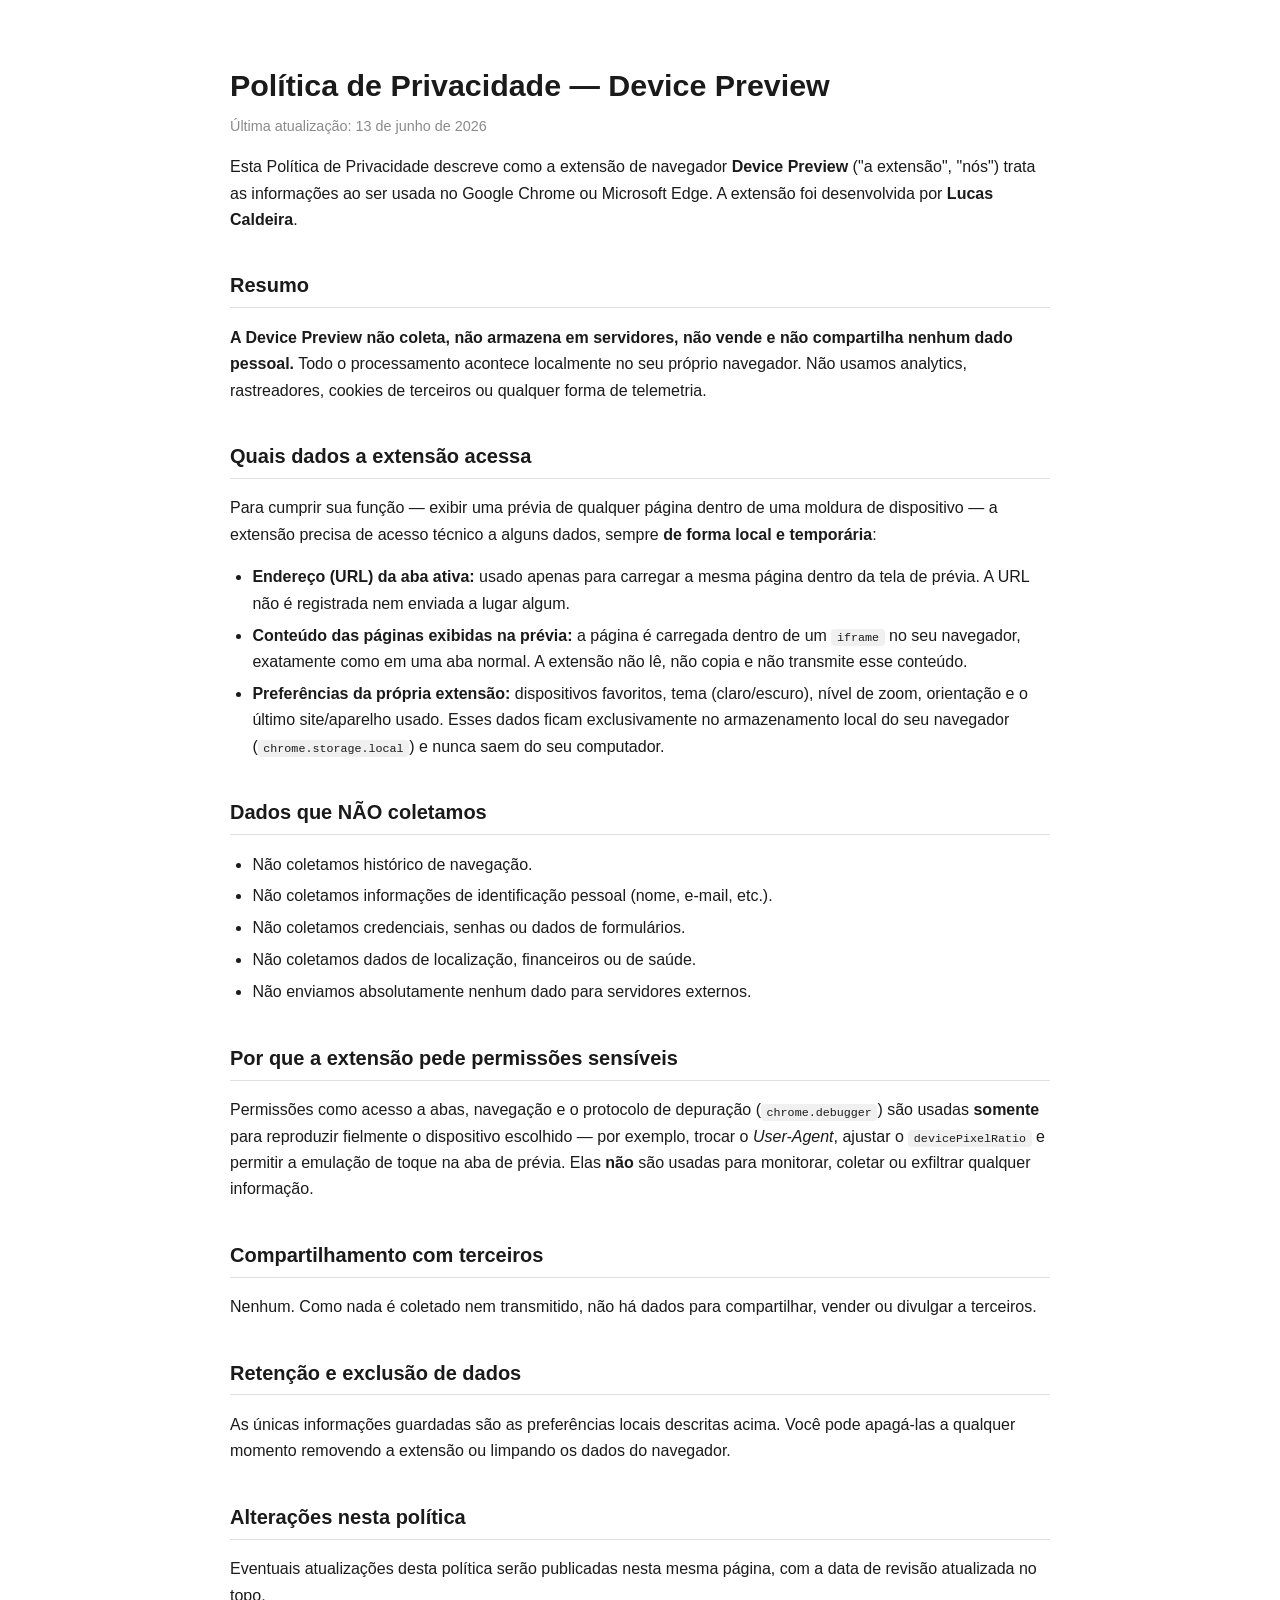
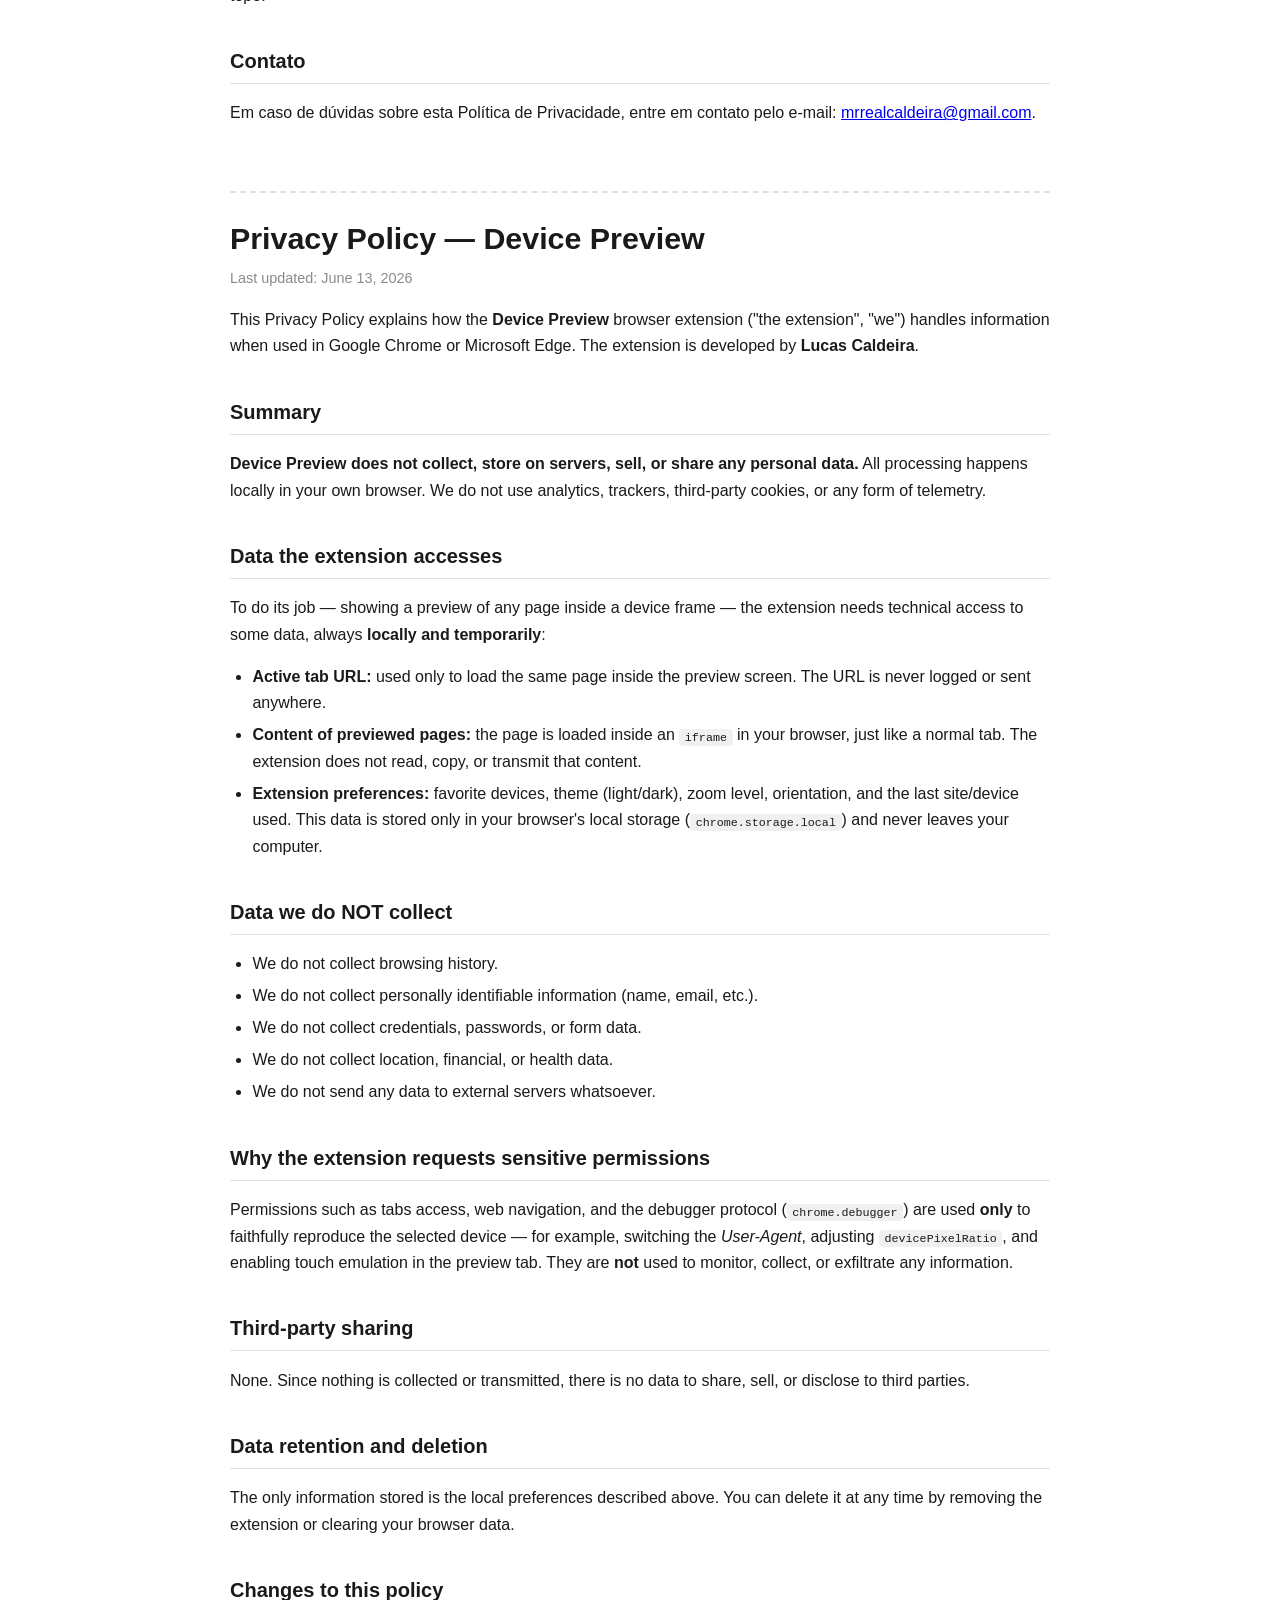
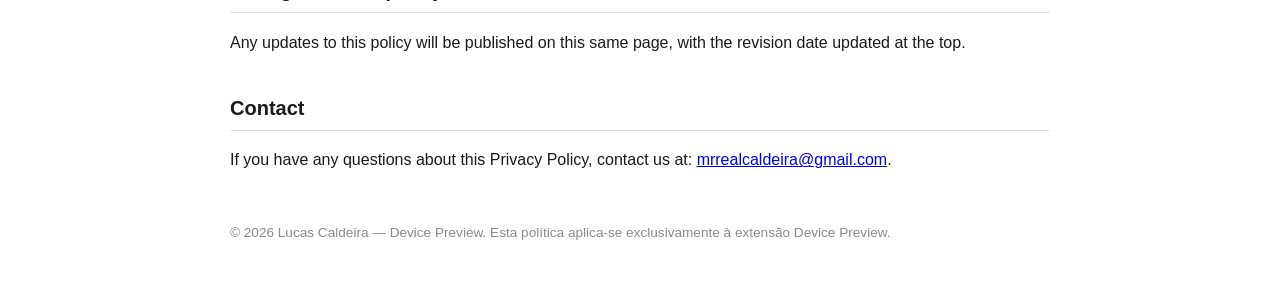
==== privacy-policy.html @ 0037b77a "Adiciona Política de Privacidade para a Chrome Web Store Cria privacy-policy.html (bilíngue PT/EN) p" ====
<!DOCTYPE html>
<html lang="pt-BR">
<head>
  <meta charset="UTF-8" />
  <meta name="viewport" content="width=device-width, initial-scale=1.0" />
  <title>Política de Privacidade — Device Preview</title>
  <meta name="description" content="Política de Privacidade da extensão Device Preview para Chrome/Edge." />
  <style>
    :root { color-scheme: light dark; }
    body {
      font-family: -apple-system, BlinkMacSystemFont, "Segoe UI", Roboto, Helvetica, Arial, sans-serif;
      line-height: 1.65;
      max-width: 820px;
      margin: 0 auto;
      padding: 2.5rem 1.25rem 4rem;
      color: #1a1a1a;
      background: #fff;
    }
    @media (prefers-color-scheme: dark) {
      body { color: #e6e6e6; background: #161616; }
      a { color: #6ea8fe; }
      code { background: #2a2a2a; }
    }
    h1 { font-size: 1.9rem; margin-bottom: .25rem; }
    h2 { font-size: 1.25rem; margin-top: 2.25rem; border-bottom: 1px solid #8884; padding-bottom: .3rem; }
    .meta { color: #8a8a8a; font-size: .9rem; margin-top: 0; }
    code { background: #f0f0f0; padding: .1rem .35rem; border-radius: 4px; font-size: .9em; }
    ul { padding-left: 1.4rem; }
    li { margin: .35rem 0; }
    .lang-sep { margin-top: 4rem; border: 0; border-top: 2px dashed #8884; }
    footer { margin-top: 3rem; font-size: .85rem; color: #8a8a8a; }
  </style>
</head>
<body>

  <h1>Política de Privacidade — Device Preview</h1>
  <p class="meta">Última atualização: 13 de junho de 2026</p>

  <p>
    Esta Política de Privacidade descreve como a extensão de navegador
    <strong>Device Preview</strong> ("a extensão", "nós") trata as informações ao
    ser usada no Google Chrome ou Microsoft Edge. A extensão foi desenvolvida por
    <strong>Lucas Caldeira</strong>.
  </p>

  <h2>Resumo</h2>
  <p>
    <strong>A Device Preview não coleta, não armazena em servidores, não vende e
    não compartilha nenhum dado pessoal.</strong> Todo o processamento acontece
    localmente no seu próprio navegador. Não usamos analytics, rastreadores,
    cookies de terceiros ou qualquer forma de telemetria.
  </p>

  <h2>Quais dados a extensão acessa</h2>
  <p>
    Para cumprir sua função — exibir uma prévia de qualquer página dentro de uma
    moldura de dispositivo — a extensão precisa de acesso técnico a alguns dados,
    sempre <strong>de forma local e temporária</strong>:
  </p>
  <ul>
    <li>
      <strong>Endereço (URL) da aba ativa:</strong> usado apenas para carregar a
      mesma página dentro da tela de prévia. A URL não é registrada nem enviada a
      lugar algum.
    </li>
    <li>
      <strong>Conteúdo das páginas exibidas na prévia:</strong> a página é
      carregada dentro de um <code>iframe</code> no seu navegador, exatamente como
      em uma aba normal. A extensão não lê, não copia e não transmite esse
      conteúdo.
    </li>
    <li>
      <strong>Preferências da própria extensão:</strong> dispositivos favoritos,
      tema (claro/escuro), nível de zoom, orientação e o último site/aparelho
      usado. Esses dados ficam exclusivamente no armazenamento local do seu
      navegador (<code>chrome.storage.local</code>) e nunca saem do seu
      computador.
    </li>
  </ul>

  <h2>Dados que NÃO coletamos</h2>
  <ul>
    <li>Não coletamos histórico de navegação.</li>
    <li>Não coletamos informações de identificação pessoal (nome, e-mail, etc.).</li>
    <li>Não coletamos credenciais, senhas ou dados de formulários.</li>
    <li>Não coletamos dados de localização, financeiros ou de saúde.</li>
    <li>Não enviamos absolutamente nenhum dado para servidores externos.</li>
  </ul>

  <h2>Por que a extensão pede permissões sensíveis</h2>
  <p>
    Permissões como acesso a abas, navegação e o protocolo de depuração
    (<code>chrome.debugger</code>) são usadas <strong>somente</strong> para
    reproduzir fielmente o dispositivo escolhido — por exemplo, trocar o
    <em>User-Agent</em>, ajustar o <code>devicePixelRatio</code> e permitir a
    emulação de toque na aba de prévia. Elas <strong>não</strong> são usadas para
    monitorar, coletar ou exfiltrar qualquer informação.
  </p>

  <h2>Compartilhamento com terceiros</h2>
  <p>
    Nenhum. Como nada é coletado nem transmitido, não há dados para compartilhar,
    vender ou divulgar a terceiros.
  </p>

  <h2>Retenção e exclusão de dados</h2>
  <p>
    As únicas informações guardadas são as preferências locais descritas acima.
    Você pode apagá-las a qualquer momento removendo a extensão ou limpando os
    dados do navegador.
  </p>

  <h2>Alterações nesta política</h2>
  <p>
    Eventuais atualizações desta política serão publicadas nesta mesma página,
    com a data de revisão atualizada no topo.
  </p>

  <h2>Contato</h2>
  <p>
    Em caso de dúvidas sobre esta Política de Privacidade, entre em contato pelo
    e-mail: <a href="mailto:mrrealcaldeira@gmail.com">mrrealcaldeira@gmail.com</a>.
  </p>

  <hr class="lang-sep" />

  <h1>Privacy Policy — Device Preview</h1>
  <p class="meta">Last updated: June 13, 2026</p>

  <p>
    This Privacy Policy explains how the <strong>Device Preview</strong> browser
    extension ("the extension", "we") handles information when used in Google
    Chrome or Microsoft Edge. The extension is developed by
    <strong>Lucas Caldeira</strong>.
  </p>

  <h2>Summary</h2>
  <p>
    <strong>Device Preview does not collect, store on servers, sell, or share any
    personal data.</strong> All processing happens locally in your own browser. We
    do not use analytics, trackers, third-party cookies, or any form of telemetry.
  </p>

  <h2>Data the extension accesses</h2>
  <p>
    To do its job — showing a preview of any page inside a device frame — the
    extension needs technical access to some data, always
    <strong>locally and temporarily</strong>:
  </p>
  <ul>
    <li>
      <strong>Active tab URL:</strong> used only to load the same page inside the
      preview screen. The URL is never logged or sent anywhere.
    </li>
    <li>
      <strong>Content of previewed pages:</strong> the page is loaded inside an
      <code>iframe</code> in your browser, just like a normal tab. The extension
      does not read, copy, or transmit that content.
    </li>
    <li>
      <strong>Extension preferences:</strong> favorite devices, theme
      (light/dark), zoom level, orientation, and the last site/device used. This
      data is stored only in your browser's local storage
      (<code>chrome.storage.local</code>) and never leaves your computer.
    </li>
  </ul>

  <h2>Data we do NOT collect</h2>
  <ul>
    <li>We do not collect browsing history.</li>
    <li>We do not collect personally identifiable information (name, email, etc.).</li>
    <li>We do not collect credentials, passwords, or form data.</li>
    <li>We do not collect location, financial, or health data.</li>
    <li>We do not send any data to external servers whatsoever.</li>
  </ul>

  <h2>Why the extension requests sensitive permissions</h2>
  <p>
    Permissions such as tabs access, web navigation, and the debugger protocol
    (<code>chrome.debugger</code>) are used <strong>only</strong> to faithfully
    reproduce the selected device — for example, switching the
    <em>User-Agent</em>, adjusting <code>devicePixelRatio</code>, and enabling
    touch emulation in the preview tab. They are <strong>not</strong> used to
    monitor, collect, or exfiltrate any information.
  </p>

  <h2>Third-party sharing</h2>
  <p>
    None. Since nothing is collected or transmitted, there is no data to share,
    sell, or disclose to third parties.
  </p>

  <h2>Data retention and deletion</h2>
  <p>
    The only information stored is the local preferences described above. You can
    delete it at any time by removing the extension or clearing your browser data.
  </p>

  <h2>Changes to this policy</h2>
  <p>
    Any updates to this policy will be published on this same page, with the
    revision date updated at the top.
  </p>

  <h2>Contact</h2>
  <p>
    If you have any questions about this Privacy Policy, contact us at:
    <a href="mailto:mrrealcaldeira@gmail.com">mrrealcaldeira@gmail.com</a>.
  </p>

  <footer>
    © 2026 Lucas Caldeira — Device Preview. Esta política aplica-se exclusivamente
    à extensão Device Preview.
  </footer>

</body>
</html>
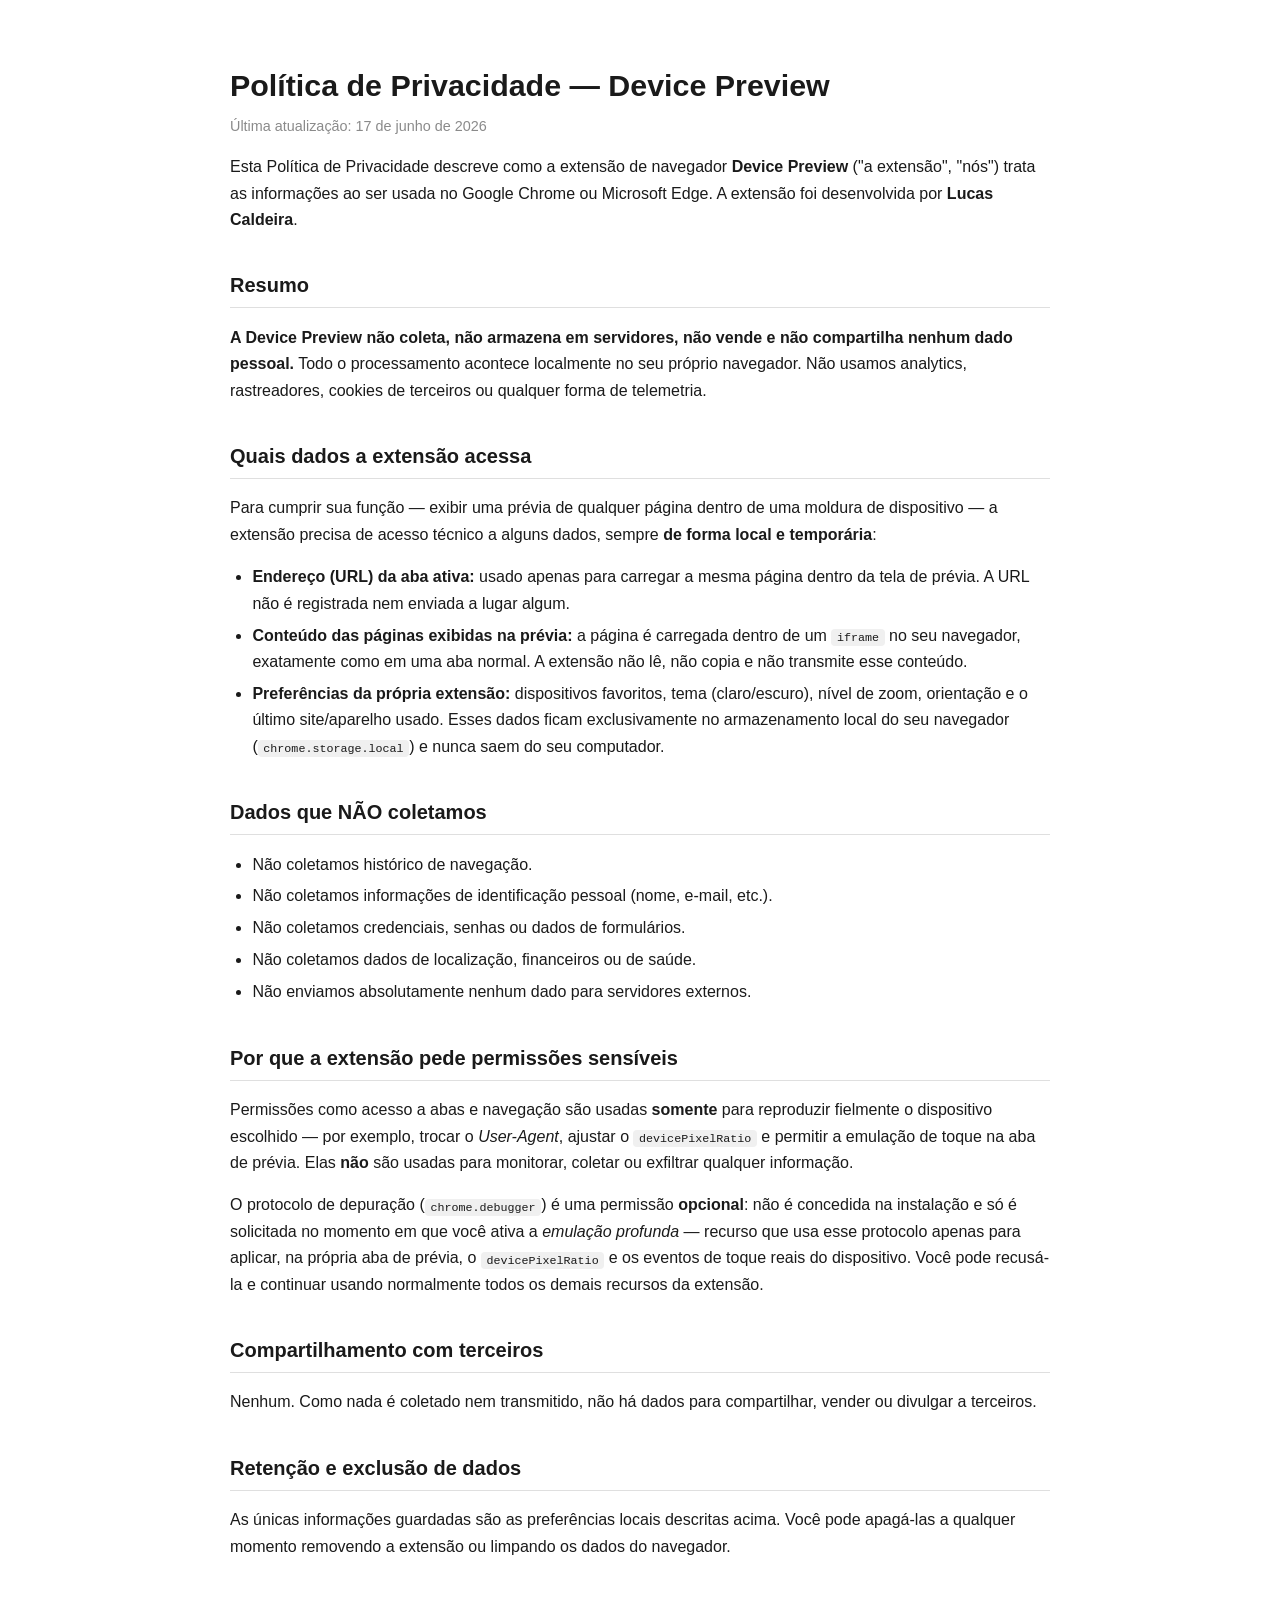
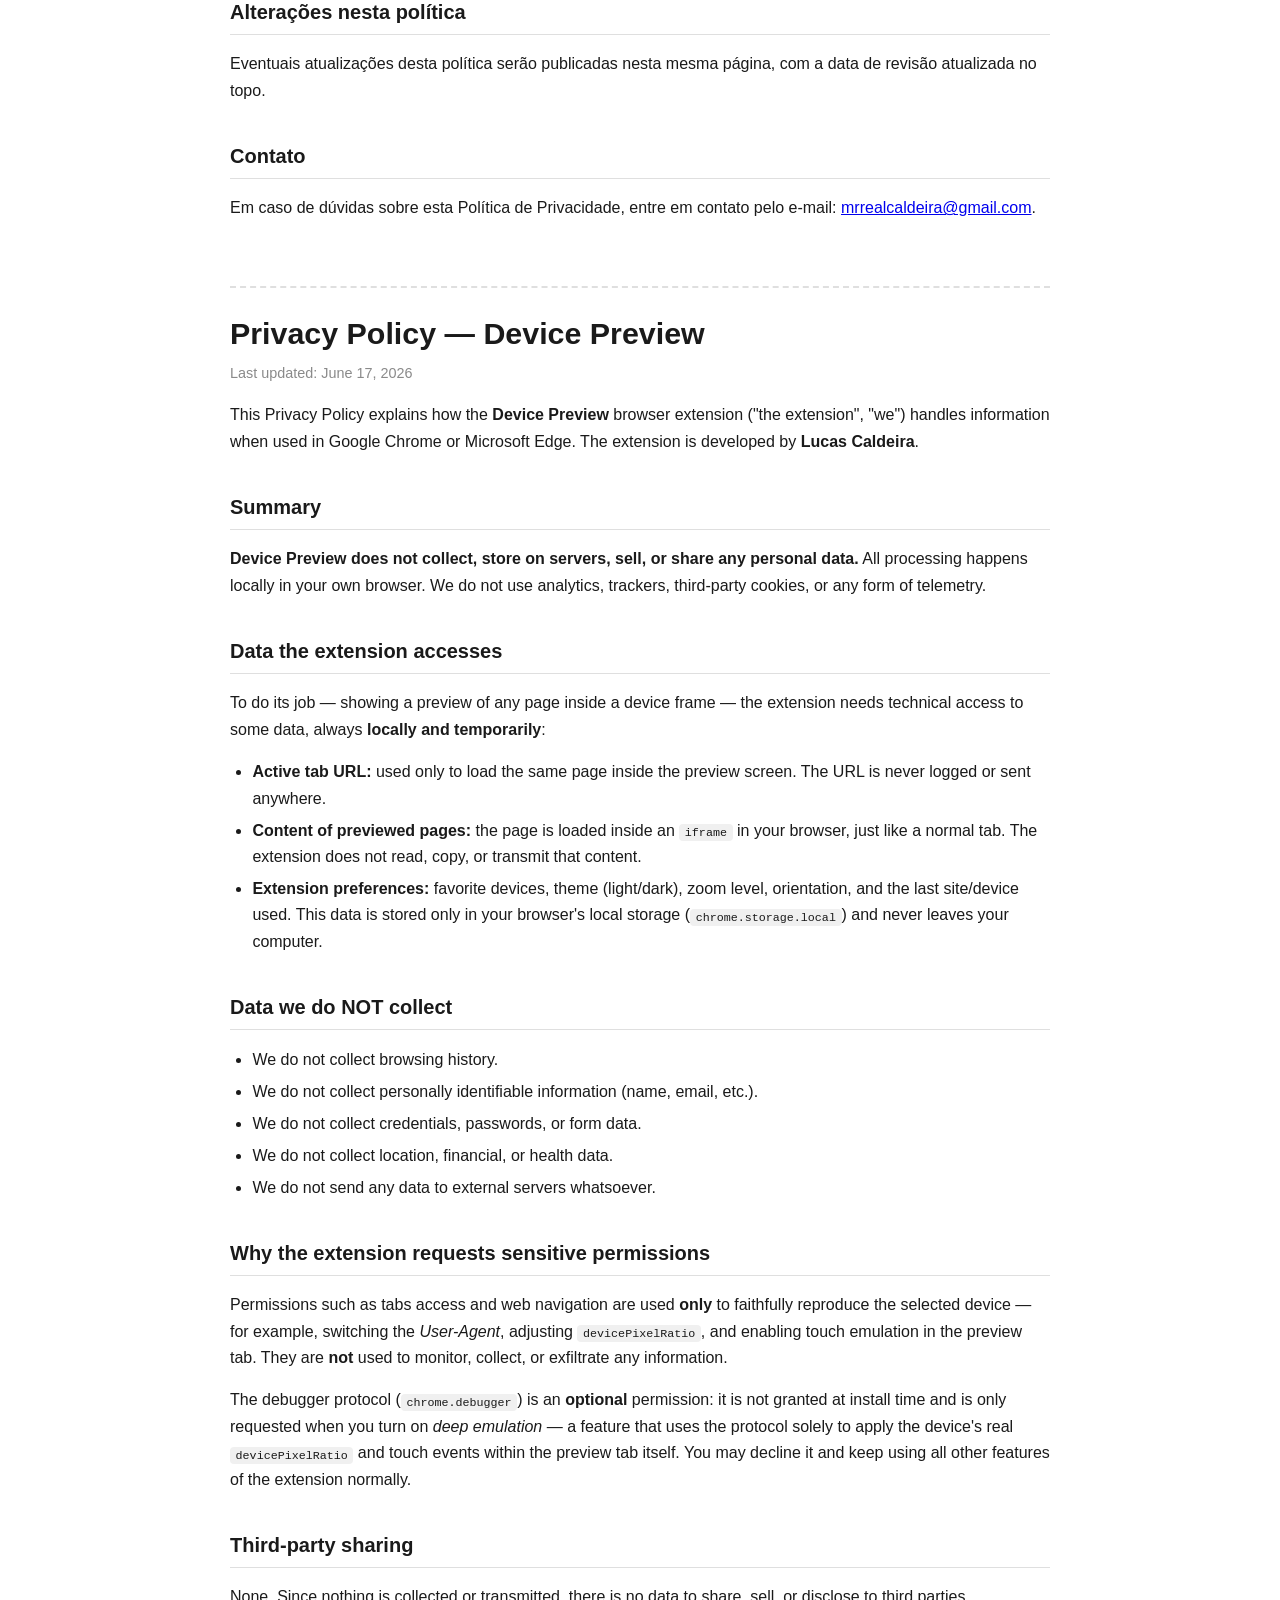
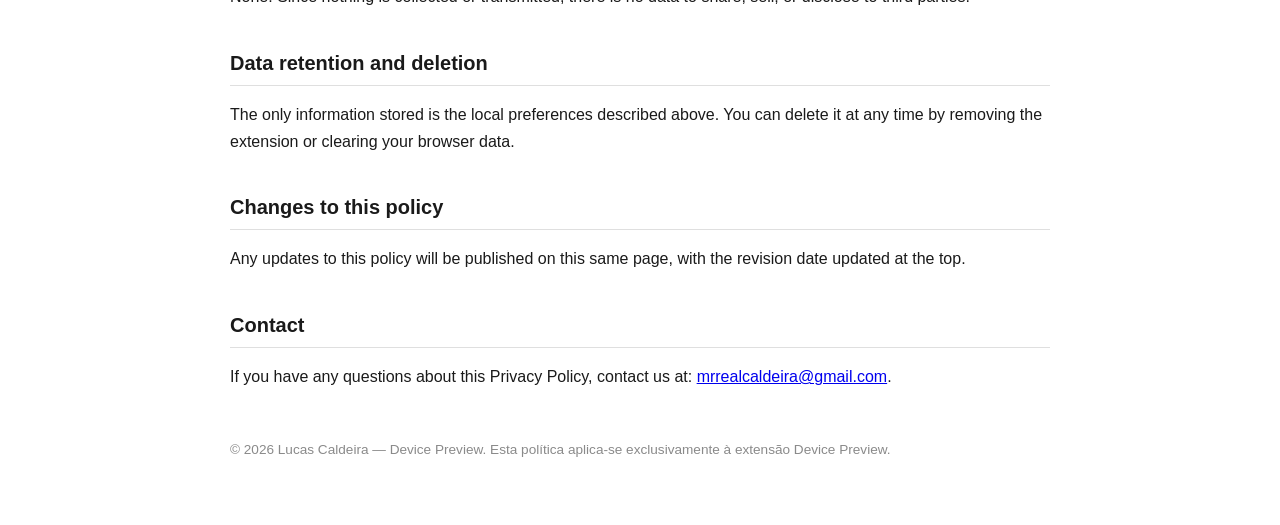
==== commit aea63050: "feat: torna debugger uma permissao opcional para a emulacao profunda - Move a permissao debugger de " ====
--- a/privacy-policy.html
+++ b/privacy-policy.html
@@ -34,7 +34,7 @@
 <body>
 
   <h1>Política de Privacidade — Device Preview</h1>
-  <p class="meta">Última atualização: 13 de junho de 2026</p>
+  <p class="meta">Última atualização: 17 de junho de 2026</p>
 
   <p>
     Esta Política de Privacidade descreve como a extensão de navegador
@@ -89,13 +89,21 @@
 
   <h2>Por que a extensão pede permissões sensíveis</h2>
   <p>
-    Permissões como acesso a abas, navegação e o protocolo de depuração
-    (<code>chrome.debugger</code>) são usadas <strong>somente</strong> para
-    reproduzir fielmente o dispositivo escolhido — por exemplo, trocar o
+    Permissões como acesso a abas e navegação são usadas <strong>somente</strong>
+    para reproduzir fielmente o dispositivo escolhido — por exemplo, trocar o
     <em>User-Agent</em>, ajustar o <code>devicePixelRatio</code> e permitir a
     emulação de toque na aba de prévia. Elas <strong>não</strong> são usadas para
     monitorar, coletar ou exfiltrar qualquer informação.
   </p>
+  <p>
+    O protocolo de depuração (<code>chrome.debugger</code>) é uma permissão
+    <strong>opcional</strong>: não é concedida na instalação e só é solicitada no
+    momento em que você ativa a <em>emulação profunda</em> — recurso que usa esse
+    protocolo apenas para aplicar, na própria aba de prévia, o
+    <code>devicePixelRatio</code> e os eventos de toque reais do dispositivo. Você
+    pode recusá-la e continuar usando normalmente todos os demais recursos da
+    extensão.
+  </p>
 
   <h2>Compartilhamento com terceiros</h2>
   <p>
@@ -125,7 +133,7 @@
   <hr class="lang-sep" />
 
   <h1>Privacy Policy — Device Preview</h1>
-  <p class="meta">Last updated: June 13, 2026</p>
+  <p class="meta">Last updated: June 17, 2026</p>
 
   <p>
     This Privacy Policy explains how the <strong>Device Preview</strong> browser
@@ -176,12 +184,20 @@
 
   <h2>Why the extension requests sensitive permissions</h2>
   <p>
-    Permissions such as tabs access, web navigation, and the debugger protocol
-    (<code>chrome.debugger</code>) are used <strong>only</strong> to faithfully
-    reproduce the selected device — for example, switching the
-    <em>User-Agent</em>, adjusting <code>devicePixelRatio</code>, and enabling
-    touch emulation in the preview tab. They are <strong>not</strong> used to
-    monitor, collect, or exfiltrate any information.
+    Permissions such as tabs access and web navigation are used
+    <strong>only</strong> to faithfully reproduce the selected device — for
+    example, switching the <em>User-Agent</em>, adjusting
+    <code>devicePixelRatio</code>, and enabling touch emulation in the preview tab.
+    They are <strong>not</strong> used to monitor, collect, or exfiltrate any
+    information.
+  </p>
+  <p>
+    The debugger protocol (<code>chrome.debugger</code>) is an
+    <strong>optional</strong> permission: it is not granted at install time and is
+    only requested when you turn on <em>deep emulation</em> — a feature that uses
+    the protocol solely to apply the device's real <code>devicePixelRatio</code>
+    and touch events within the preview tab itself. You may decline it and keep
+    using all other features of the extension normally.
   </p>
 
   <h2>Third-party sharing</h2>
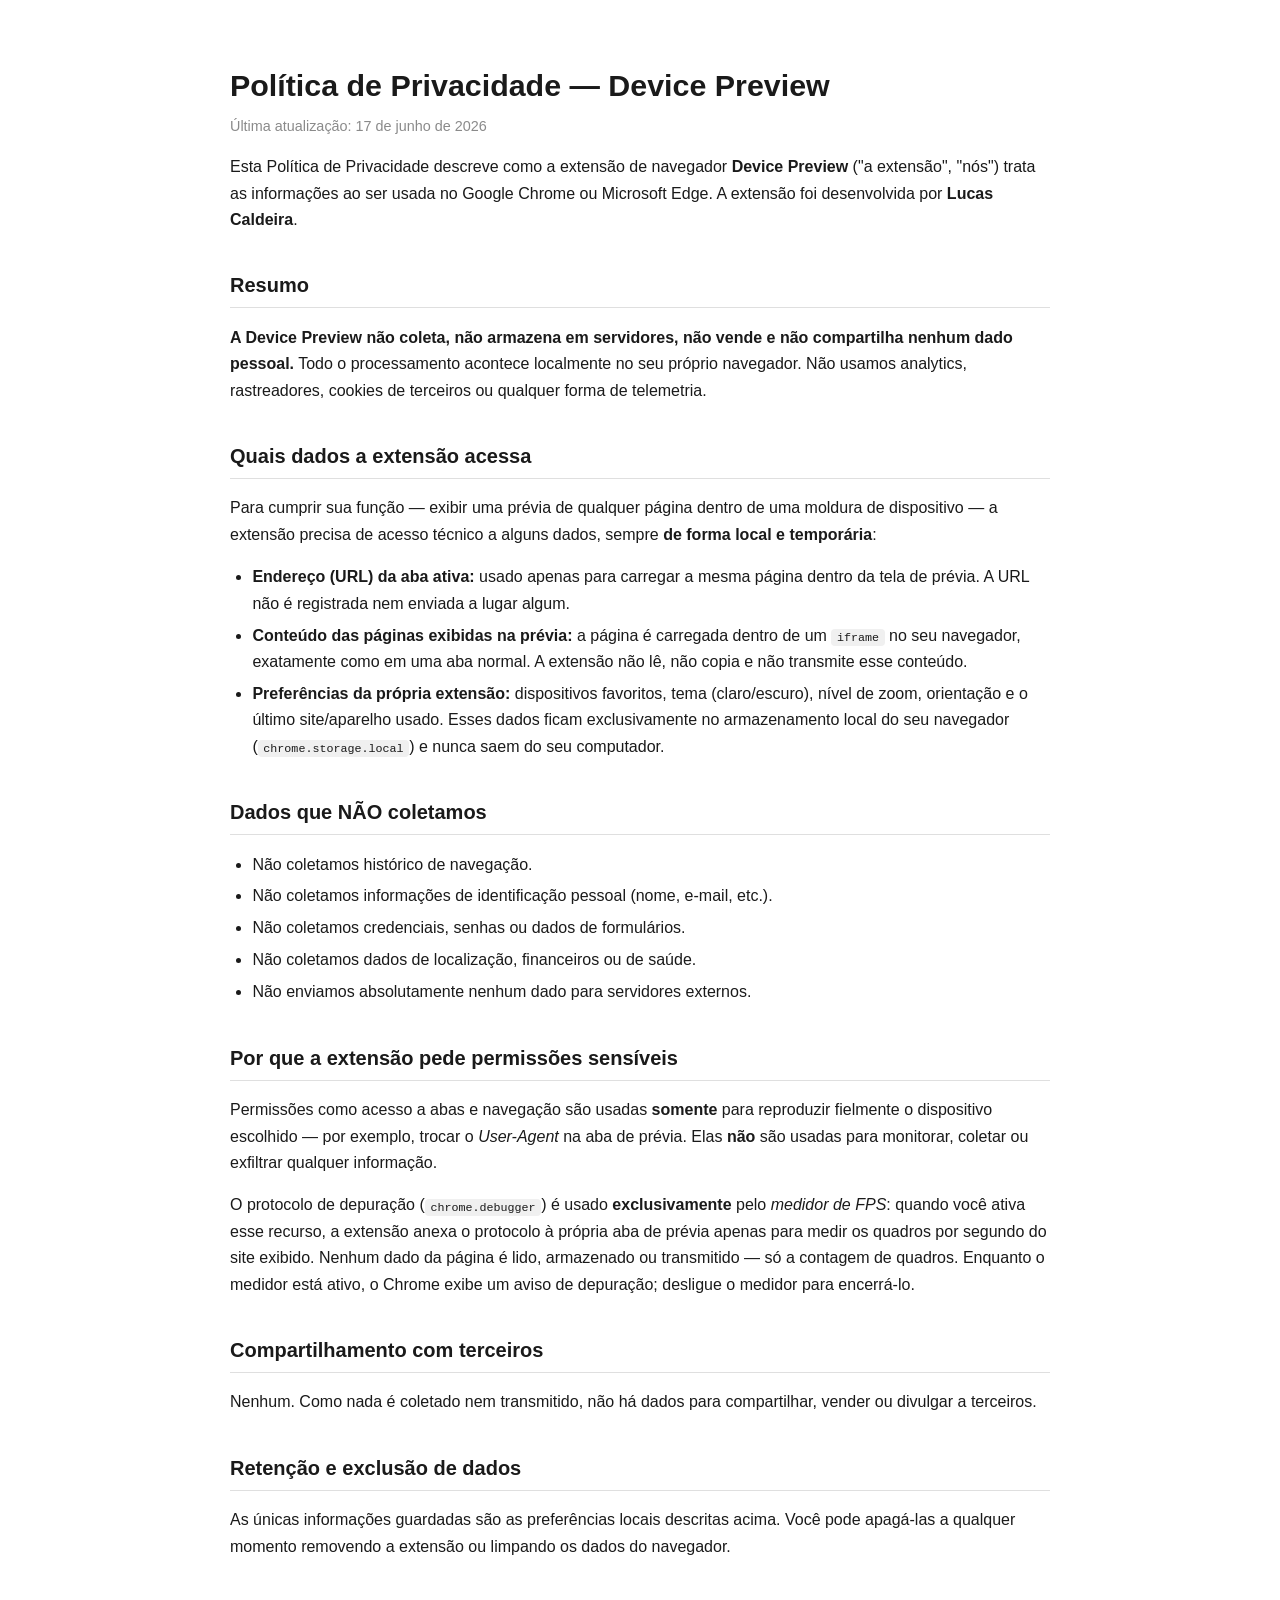
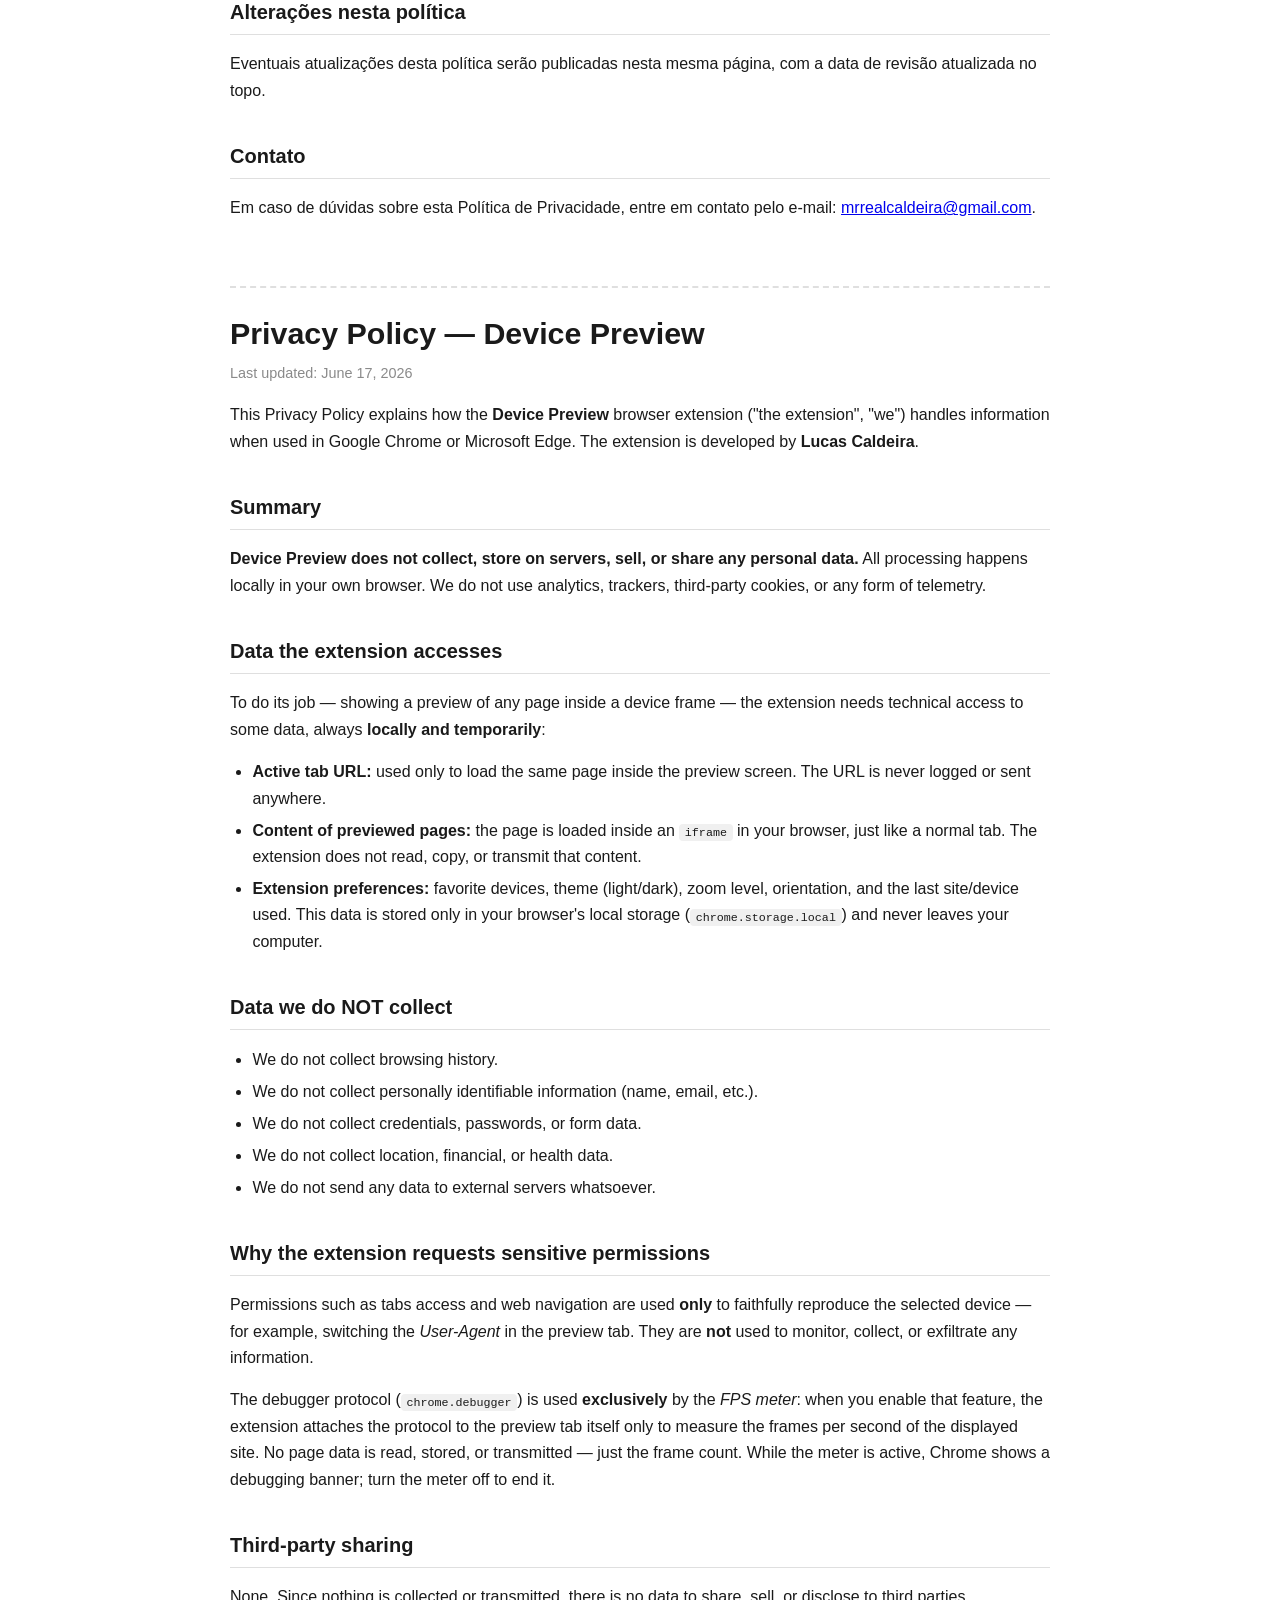
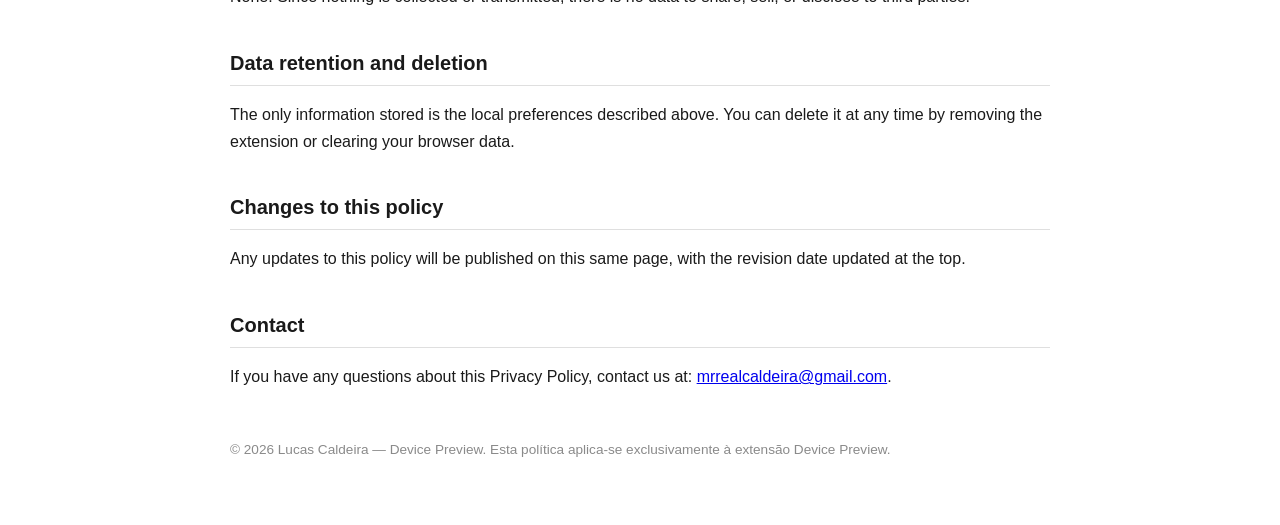
==== commit 580d14c2: "feat: substitui emulação profunda por medidor de FPS Troca o recurso de emulação profunda (UA/DPR/to" ====
--- a/privacy-policy.html
+++ b/privacy-policy.html
@@ -91,18 +91,16 @@
   <p>
     Permissões como acesso a abas e navegação são usadas <strong>somente</strong>
     para reproduzir fielmente o dispositivo escolhido — por exemplo, trocar o
-    <em>User-Agent</em>, ajustar o <code>devicePixelRatio</code> e permitir a
-    emulação de toque na aba de prévia. Elas <strong>não</strong> são usadas para
+    <em>User-Agent</em> na aba de prévia. Elas <strong>não</strong> são usadas para
     monitorar, coletar ou exfiltrar qualquer informação.
   </p>
   <p>
-    O protocolo de depuração (<code>chrome.debugger</code>) é uma permissão
-    <strong>opcional</strong>: não é concedida na instalação e só é solicitada no
-    momento em que você ativa a <em>emulação profunda</em> — recurso que usa esse
-    protocolo apenas para aplicar, na própria aba de prévia, o
-    <code>devicePixelRatio</code> e os eventos de toque reais do dispositivo. Você
-    pode recusá-la e continuar usando normalmente todos os demais recursos da
-    extensão.
+    O protocolo de depuração (<code>chrome.debugger</code>) é usado
+    <strong>exclusivamente</strong> pelo <em>medidor de FPS</em>: quando você ativa
+    esse recurso, a extensão anexa o protocolo à própria aba de prévia apenas para
+    medir os quadros por segundo do site exibido. Nenhum dado da página é lido,
+    armazenado ou transmitido — só a contagem de quadros. Enquanto o medidor está
+    ativo, o Chrome exibe um aviso de depuração; desligue o medidor para encerrá-lo.
   </p>
 
   <h2>Compartilhamento com terceiros</h2>
@@ -186,18 +184,16 @@
   <p>
     Permissions such as tabs access and web navigation are used
     <strong>only</strong> to faithfully reproduce the selected device — for
-    example, switching the <em>User-Agent</em>, adjusting
-    <code>devicePixelRatio</code>, and enabling touch emulation in the preview tab.
-    They are <strong>not</strong> used to monitor, collect, or exfiltrate any
-    information.
-  </p>
-  <p>
-    The debugger protocol (<code>chrome.debugger</code>) is an
-    <strong>optional</strong> permission: it is not granted at install time and is
-    only requested when you turn on <em>deep emulation</em> — a feature that uses
-    the protocol solely to apply the device's real <code>devicePixelRatio</code>
-    and touch events within the preview tab itself. You may decline it and keep
-    using all other features of the extension normally.
+    example, switching the <em>User-Agent</em> in the preview tab. They are
+    <strong>not</strong> used to monitor, collect, or exfiltrate any information.
+  </p>
+  <p>
+    The debugger protocol (<code>chrome.debugger</code>) is used
+    <strong>exclusively</strong> by the <em>FPS meter</em>: when you enable that
+    feature, the extension attaches the protocol to the preview tab itself only to
+    measure the frames per second of the displayed site. No page data is read,
+    stored, or transmitted — just the frame count. While the meter is active, Chrome
+    shows a debugging banner; turn the meter off to end it.
   </p>
 
   <h2>Third-party sharing</h2>
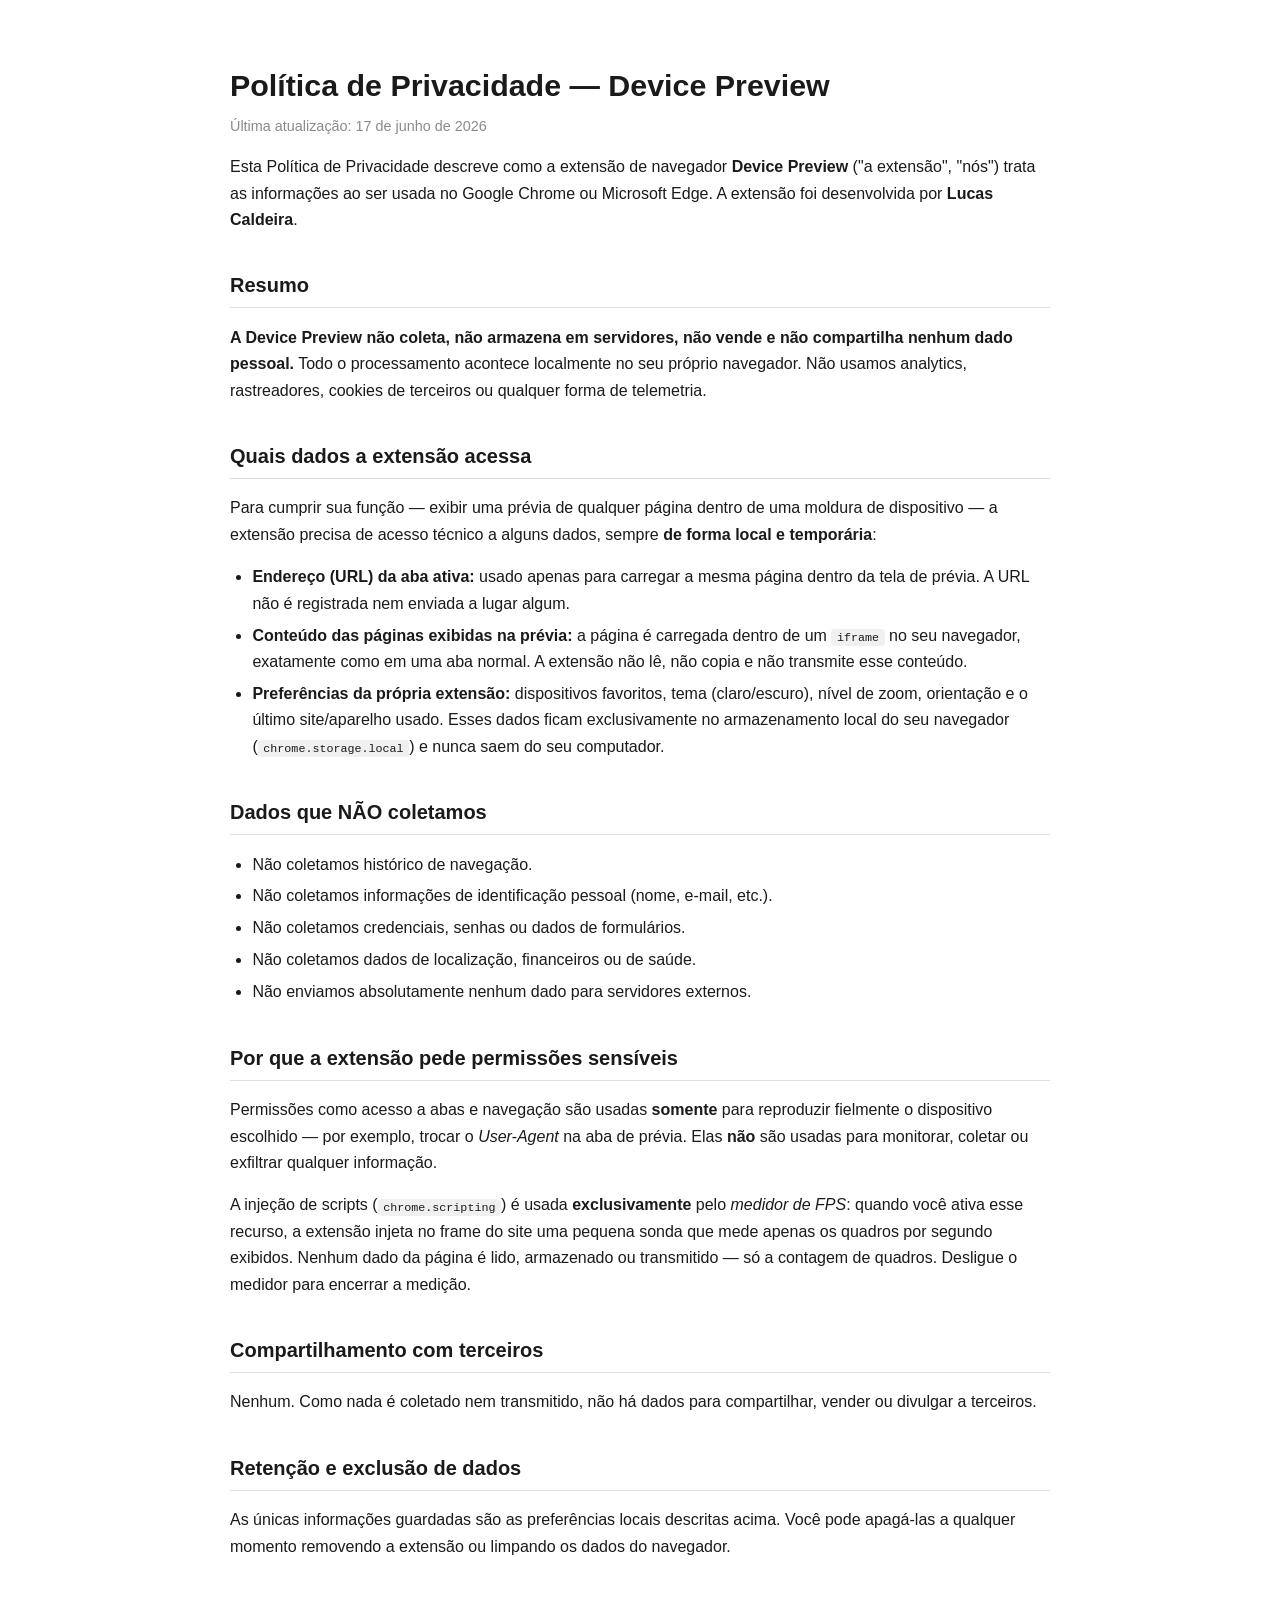
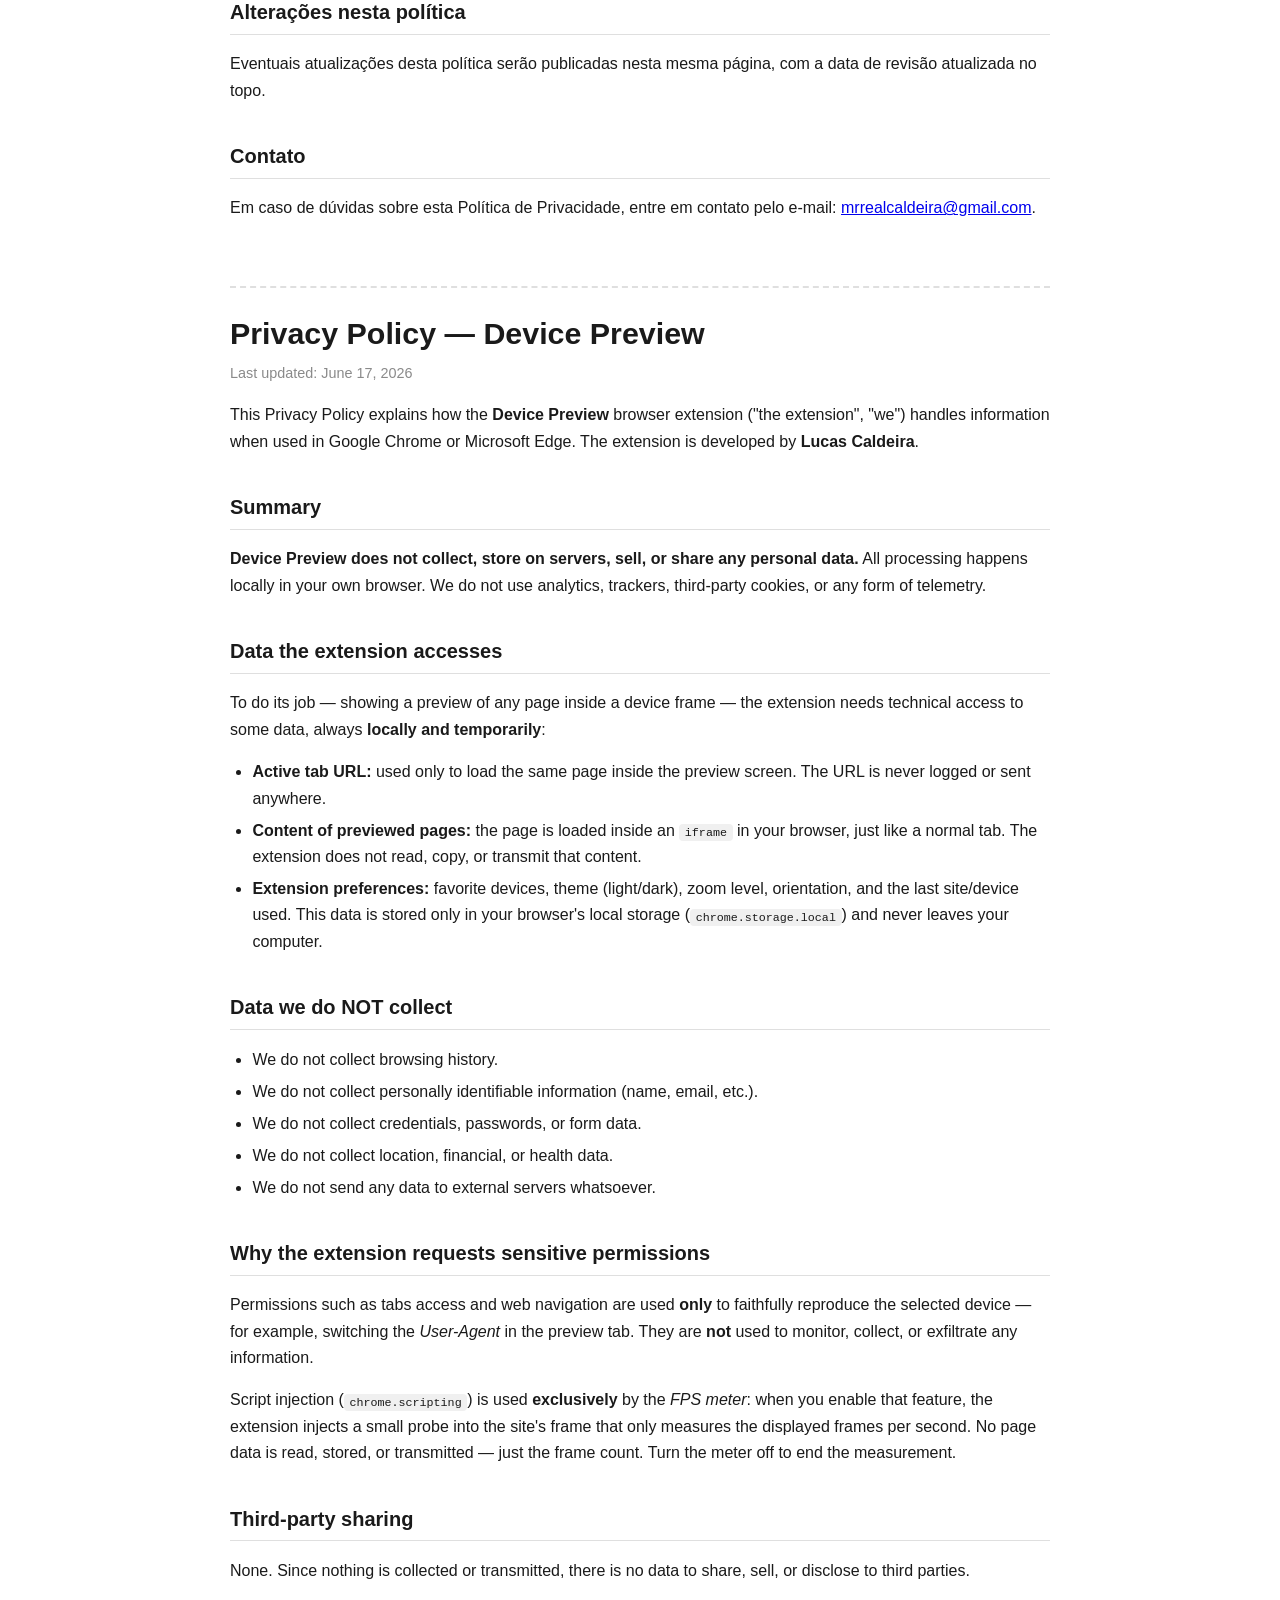
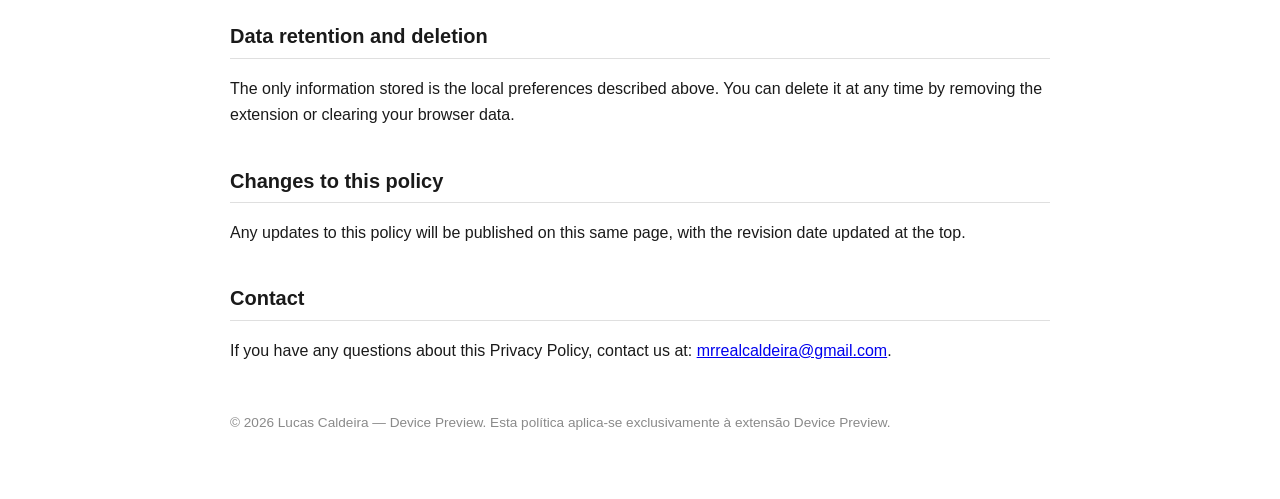
==== commit 63641570: "feat: migra medidor de FPS para chrome.scripting e corrige carregamento de localhost A abordagem ant" ====
--- a/privacy-policy.html
+++ b/privacy-policy.html
@@ -95,12 +95,12 @@
     monitorar, coletar ou exfiltrar qualquer informação.
   </p>
   <p>
-    O protocolo de depuração (<code>chrome.debugger</code>) é usado
+    A injeção de scripts (<code>chrome.scripting</code>) é usada
     <strong>exclusivamente</strong> pelo <em>medidor de FPS</em>: quando você ativa
-    esse recurso, a extensão anexa o protocolo à própria aba de prévia apenas para
-    medir os quadros por segundo do site exibido. Nenhum dado da página é lido,
-    armazenado ou transmitido — só a contagem de quadros. Enquanto o medidor está
-    ativo, o Chrome exibe um aviso de depuração; desligue o medidor para encerrá-lo.
+    esse recurso, a extensão injeta no frame do site uma pequena sonda que mede
+    apenas os quadros por segundo exibidos. Nenhum dado da página é lido,
+    armazenado ou transmitido — só a contagem de quadros. Desligue o medidor para
+    encerrar a medição.
   </p>
 
   <h2>Compartilhamento com terceiros</h2>
@@ -188,12 +188,11 @@
     <strong>not</strong> used to monitor, collect, or exfiltrate any information.
   </p>
   <p>
-    The debugger protocol (<code>chrome.debugger</code>) is used
+    Script injection (<code>chrome.scripting</code>) is used
     <strong>exclusively</strong> by the <em>FPS meter</em>: when you enable that
-    feature, the extension attaches the protocol to the preview tab itself only to
-    measure the frames per second of the displayed site. No page data is read,
-    stored, or transmitted — just the frame count. While the meter is active, Chrome
-    shows a debugging banner; turn the meter off to end it.
+    feature, the extension injects a small probe into the site's frame that only
+    measures the displayed frames per second. No page data is read, stored, or
+    transmitted — just the frame count. Turn the meter off to end the measurement.
   </p>
 
   <h2>Third-party sharing</h2>
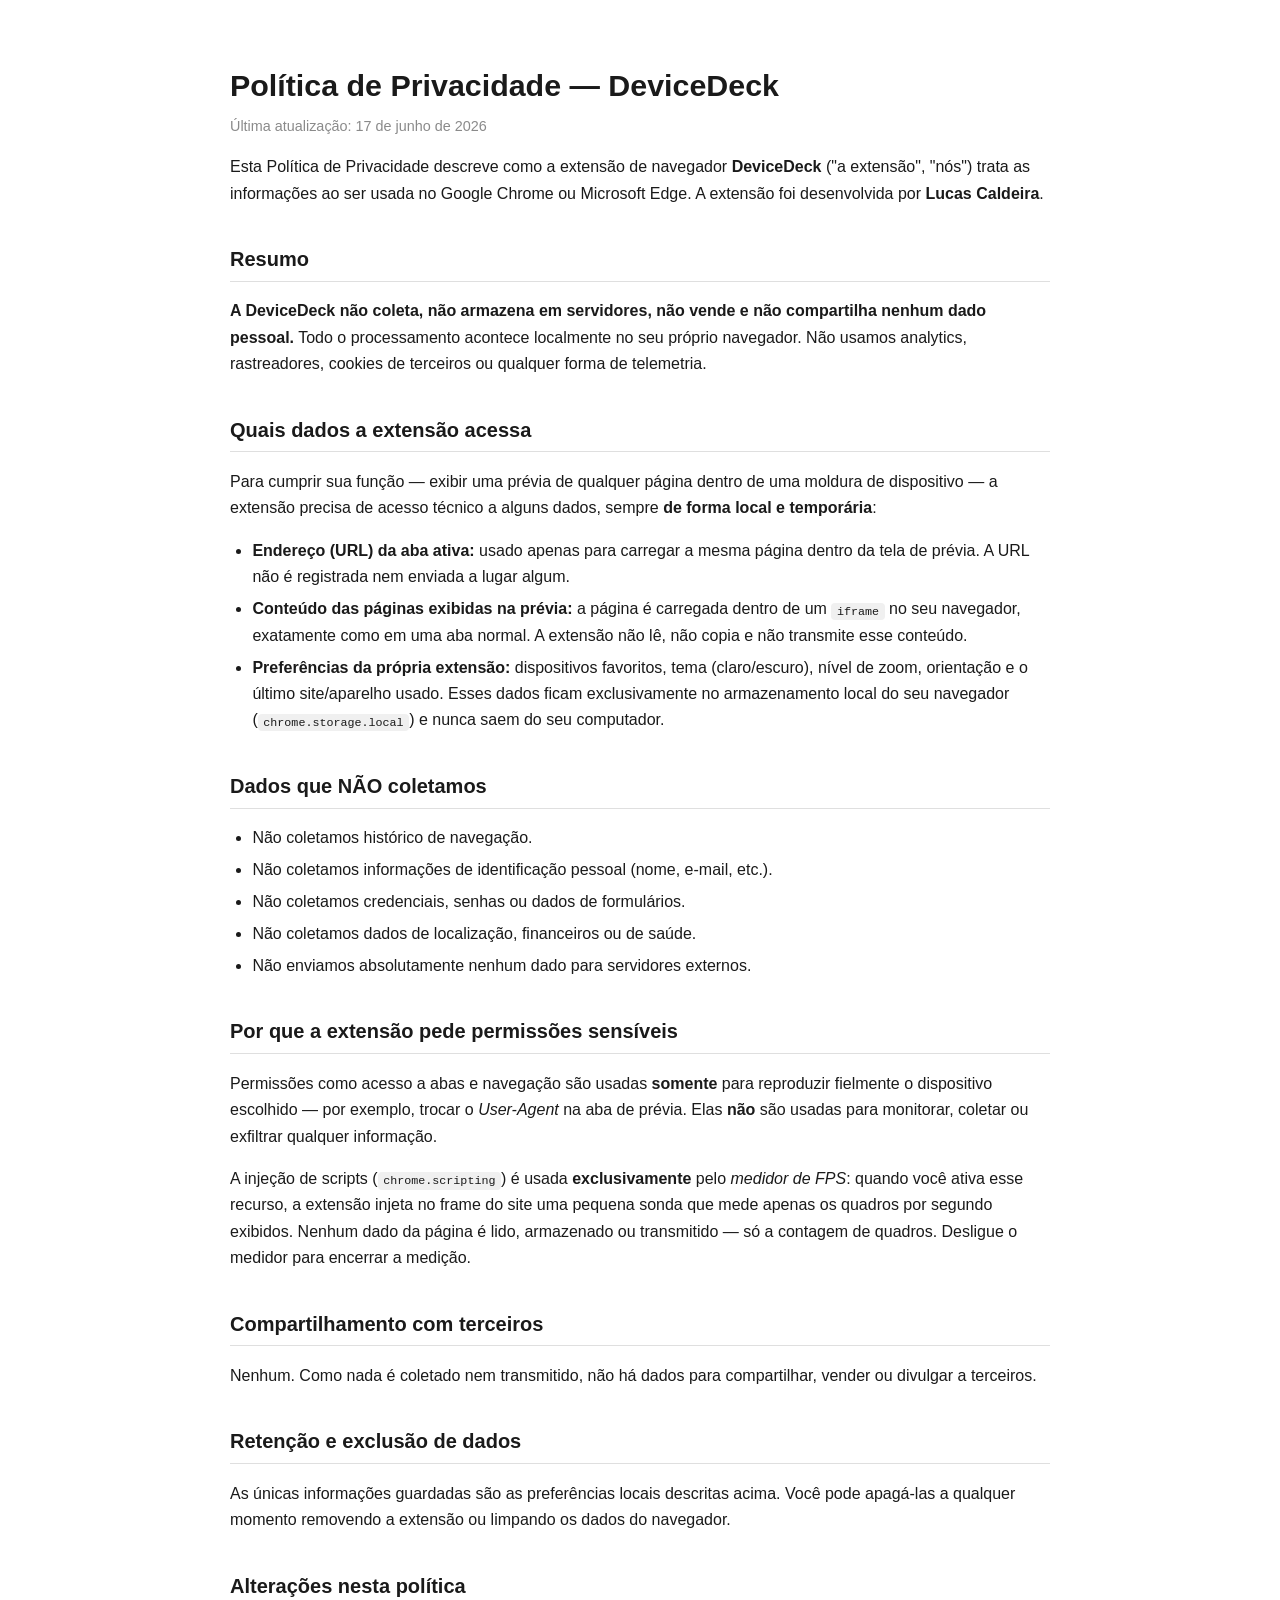
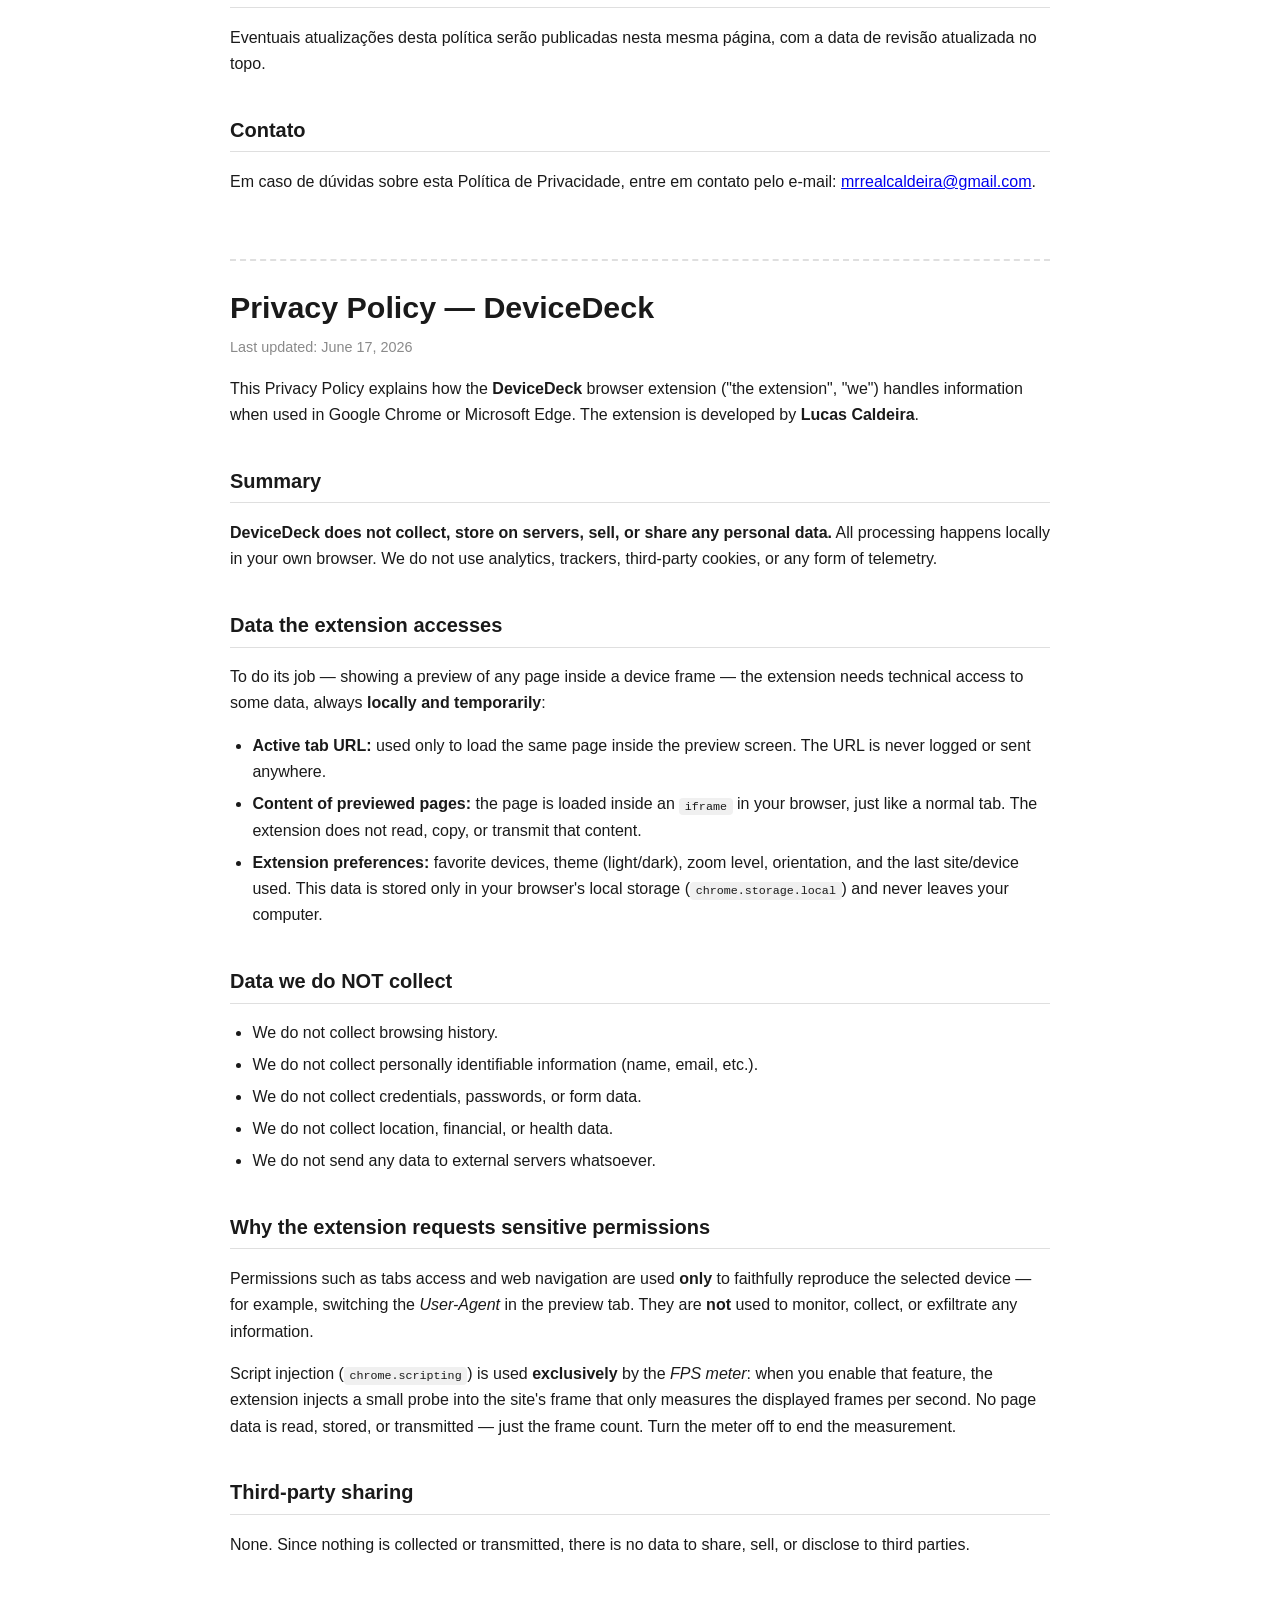
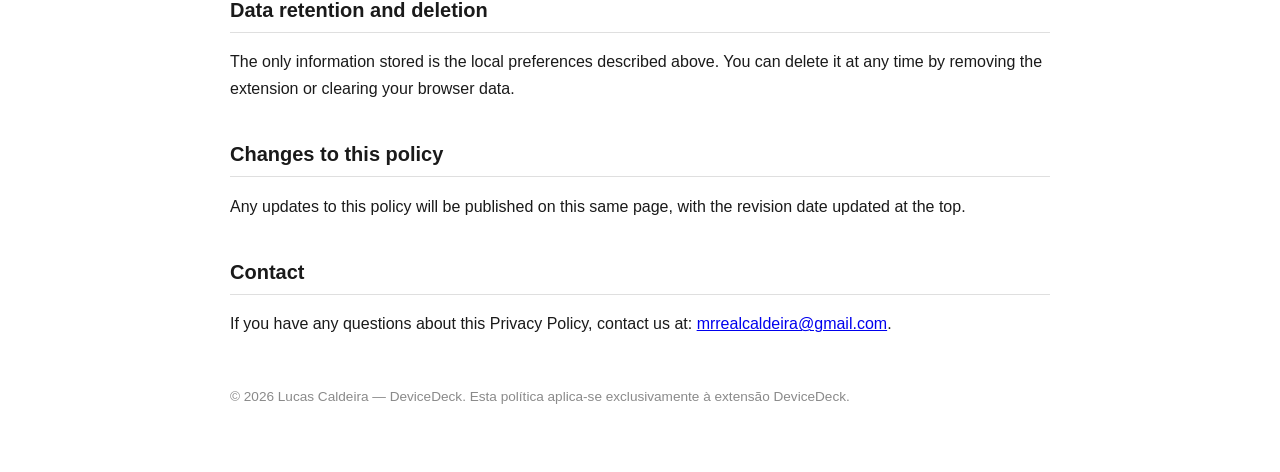
==== commit 8fd63d33: "Renomeia a extensão de "Device Preview" para "DeviceDeck" Atualiza nome de exibição (manifest, side " ====
--- a/privacy-policy.html
+++ b/privacy-policy.html
@@ -3,8 +3,8 @@
 <head>
   <meta charset="UTF-8" />
   <meta name="viewport" content="width=device-width, initial-scale=1.0" />
-  <title>Política de Privacidade — Device Preview</title>
-  <meta name="description" content="Política de Privacidade da extensão Device Preview para Chrome/Edge." />
+  <title>Política de Privacidade — DeviceDeck</title>
+  <meta name="description" content="Política de Privacidade da extensão DeviceDeck para Chrome/Edge." />
   <style>
     :root { color-scheme: light dark; }
     body {
@@ -33,19 +33,19 @@
 </head>
 <body>
 
-  <h1>Política de Privacidade — Device Preview</h1>
+  <h1>Política de Privacidade — DeviceDeck</h1>
   <p class="meta">Última atualização: 17 de junho de 2026</p>
 
   <p>
     Esta Política de Privacidade descreve como a extensão de navegador
-    <strong>Device Preview</strong> ("a extensão", "nós") trata as informações ao
+    <strong>DeviceDeck</strong> ("a extensão", "nós") trata as informações ao
     ser usada no Google Chrome ou Microsoft Edge. A extensão foi desenvolvida por
     <strong>Lucas Caldeira</strong>.
   </p>
 
   <h2>Resumo</h2>
   <p>
-    <strong>A Device Preview não coleta, não armazena em servidores, não vende e
+    <strong>A DeviceDeck não coleta, não armazena em servidores, não vende e
     não compartilha nenhum dado pessoal.</strong> Todo o processamento acontece
     localmente no seu próprio navegador. Não usamos analytics, rastreadores,
     cookies de terceiros ou qualquer forma de telemetria.
@@ -130,11 +130,11 @@
 
   <hr class="lang-sep" />
 
-  <h1>Privacy Policy — Device Preview</h1>
+  <h1>Privacy Policy — DeviceDeck</h1>
   <p class="meta">Last updated: June 17, 2026</p>
 
   <p>
-    This Privacy Policy explains how the <strong>Device Preview</strong> browser
+    This Privacy Policy explains how the <strong>DeviceDeck</strong> browser
     extension ("the extension", "we") handles information when used in Google
     Chrome or Microsoft Edge. The extension is developed by
     <strong>Lucas Caldeira</strong>.
@@ -142,7 +142,7 @@
 
   <h2>Summary</h2>
   <p>
-    <strong>Device Preview does not collect, store on servers, sell, or share any
+    <strong>DeviceDeck does not collect, store on servers, sell, or share any
     personal data.</strong> All processing happens locally in your own browser. We
     do not use analytics, trackers, third-party cookies, or any form of telemetry.
   </p>
@@ -220,8 +220,8 @@
   </p>
 
   <footer>
-    © 2026 Lucas Caldeira — Device Preview. Esta política aplica-se exclusivamente
-    à extensão Device Preview.
+    © 2026 Lucas Caldeira — DeviceDeck. Esta política aplica-se exclusivamente
+    à extensão DeviceDeck.
   </footer>
 
 </body>
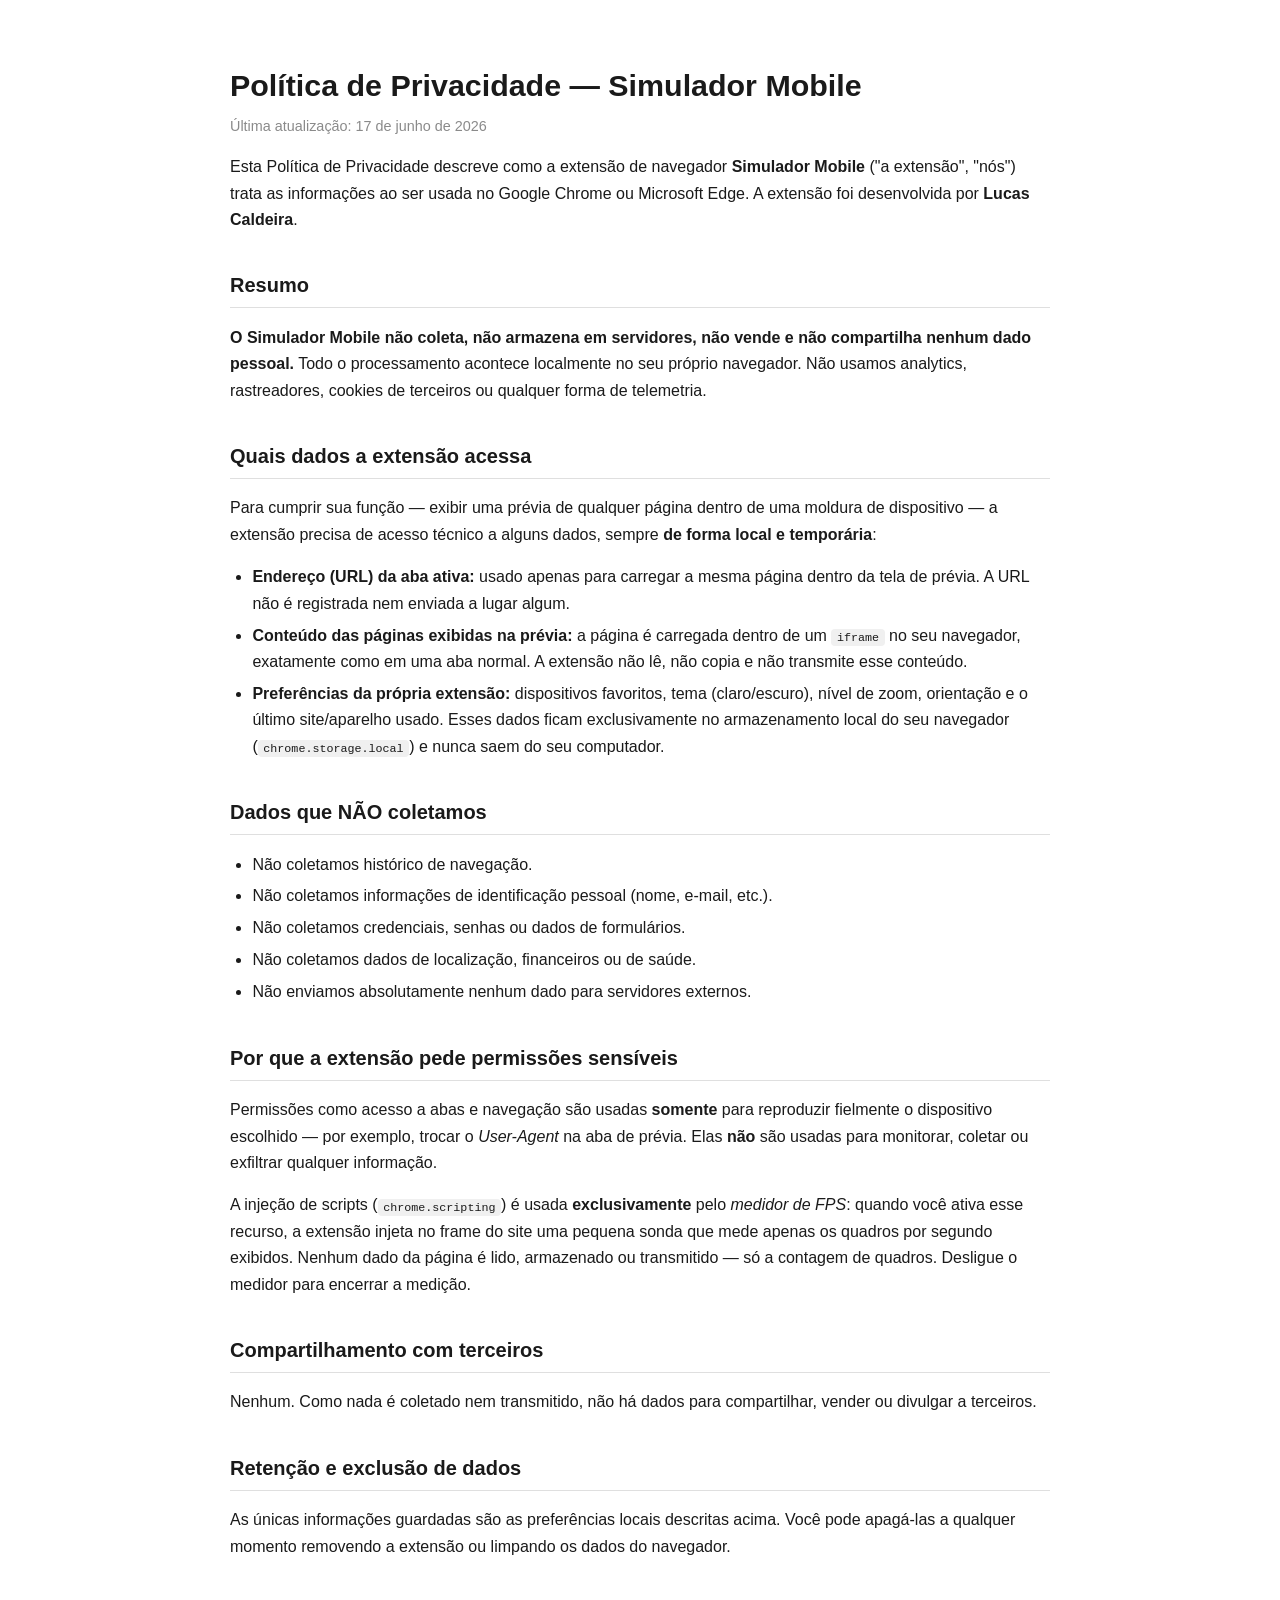
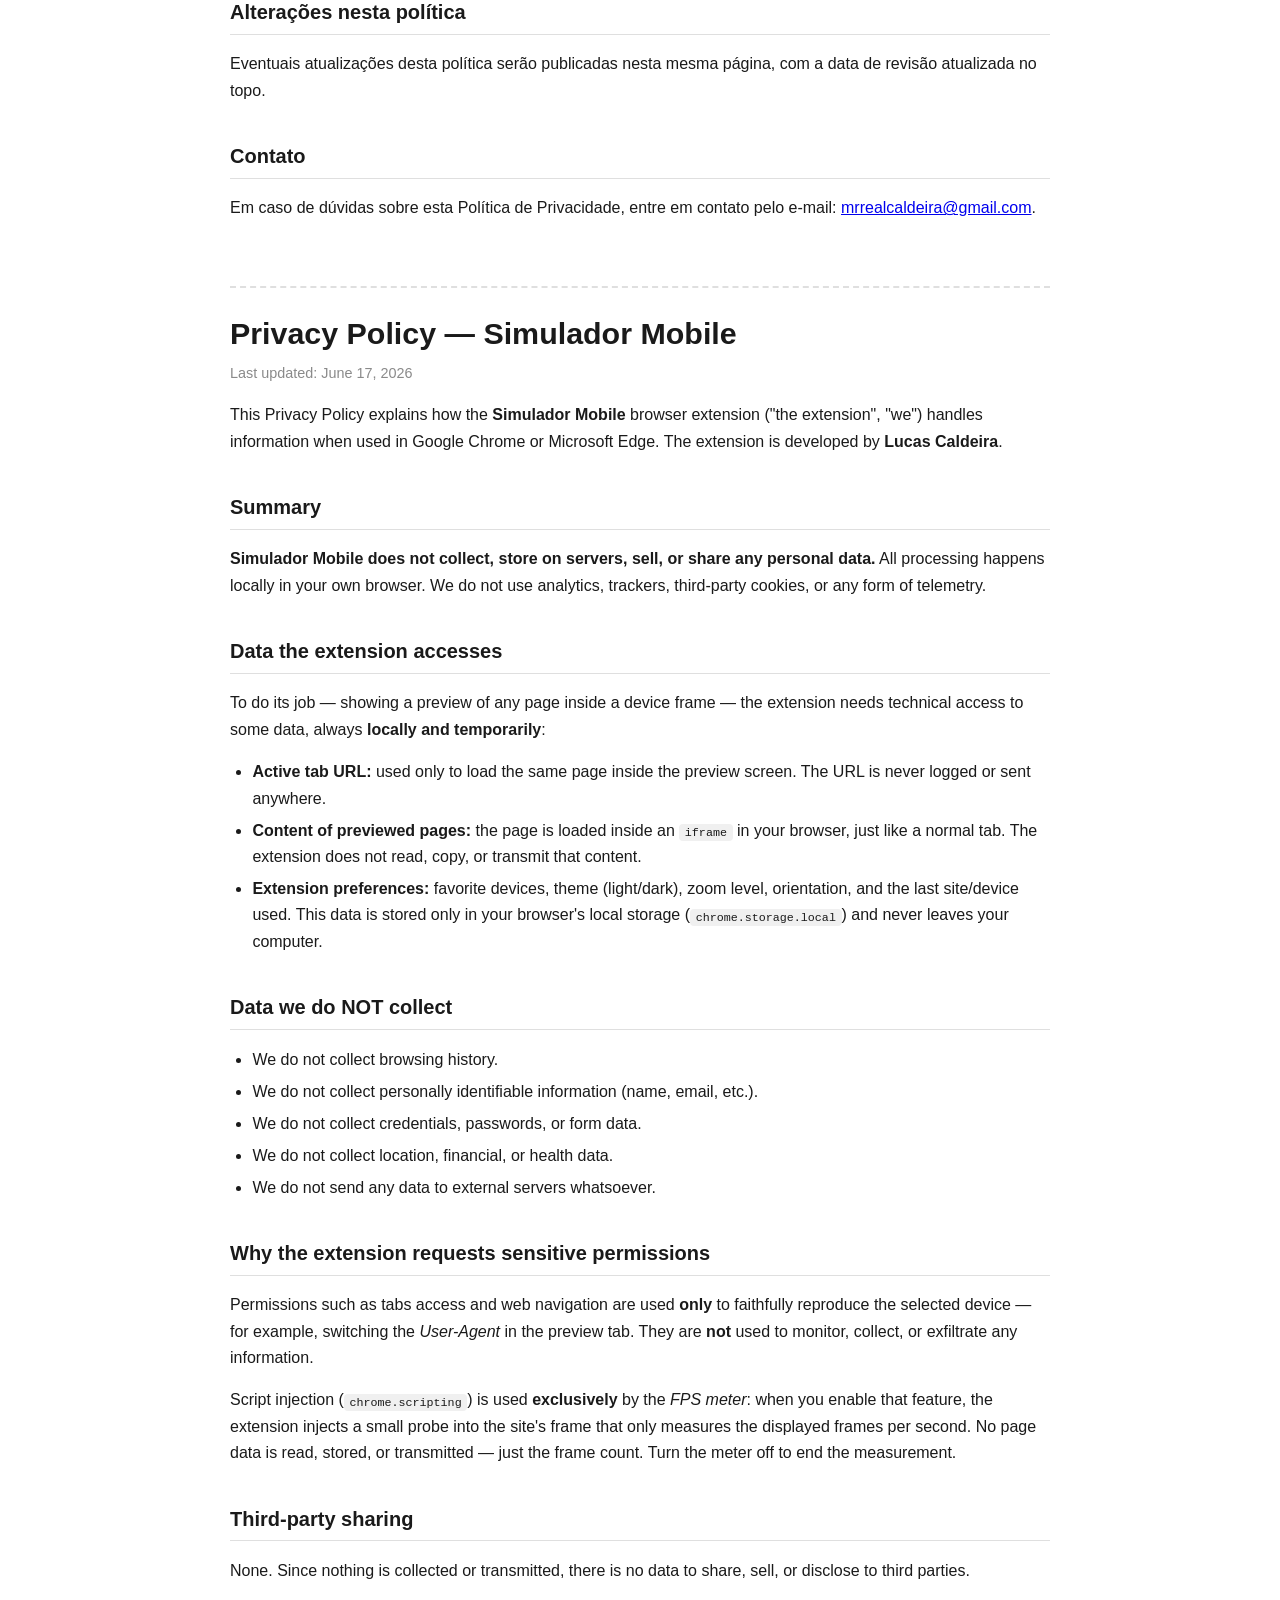
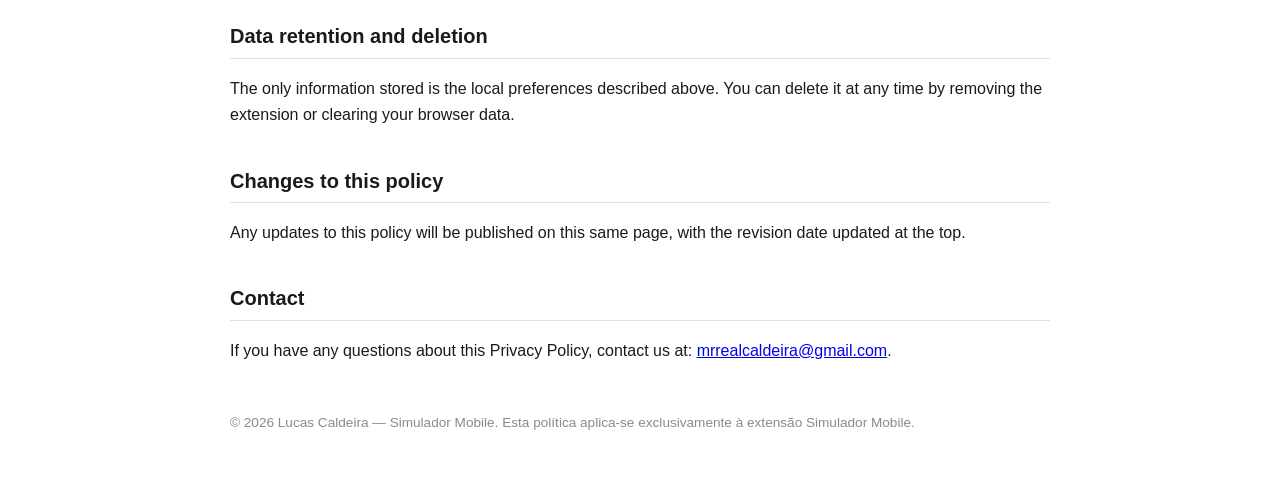
==== commit 4f9c86fe: "feat: teclado virtual, navegador no mockup e painel por aba; renomeia para Simulador Mobile (1.5.0) " ====
--- a/privacy-policy.html
+++ b/privacy-policy.html
@@ -3,8 +3,8 @@
 <head>
   <meta charset="UTF-8" />
   <meta name="viewport" content="width=device-width, initial-scale=1.0" />
-  <title>Política de Privacidade — DeviceDeck</title>
-  <meta name="description" content="Política de Privacidade da extensão DeviceDeck para Chrome/Edge." />
+  <title>Política de Privacidade — Simulador Mobile</title>
+  <meta name="description" content="Política de Privacidade da extensão Simulador Mobile para Chrome/Edge." />
   <style>
     :root { color-scheme: light dark; }
     body {
@@ -33,19 +33,19 @@
 </head>
 <body>
 
-  <h1>Política de Privacidade — DeviceDeck</h1>
+  <h1>Política de Privacidade — Simulador Mobile</h1>
   <p class="meta">Última atualização: 17 de junho de 2026</p>
 
   <p>
     Esta Política de Privacidade descreve como a extensão de navegador
-    <strong>DeviceDeck</strong> ("a extensão", "nós") trata as informações ao
+    <strong>Simulador Mobile</strong> ("a extensão", "nós") trata as informações ao
     ser usada no Google Chrome ou Microsoft Edge. A extensão foi desenvolvida por
     <strong>Lucas Caldeira</strong>.
   </p>
 
   <h2>Resumo</h2>
   <p>
-    <strong>A DeviceDeck não coleta, não armazena em servidores, não vende e
+    <strong>O Simulador Mobile não coleta, não armazena em servidores, não vende e
     não compartilha nenhum dado pessoal.</strong> Todo o processamento acontece
     localmente no seu próprio navegador. Não usamos analytics, rastreadores,
     cookies de terceiros ou qualquer forma de telemetria.
@@ -130,11 +130,11 @@
 
   <hr class="lang-sep" />
 
-  <h1>Privacy Policy — DeviceDeck</h1>
+  <h1>Privacy Policy — Simulador Mobile</h1>
   <p class="meta">Last updated: June 17, 2026</p>
 
   <p>
-    This Privacy Policy explains how the <strong>DeviceDeck</strong> browser
+    This Privacy Policy explains how the <strong>Simulador Mobile</strong> browser
     extension ("the extension", "we") handles information when used in Google
     Chrome or Microsoft Edge. The extension is developed by
     <strong>Lucas Caldeira</strong>.
@@ -142,7 +142,7 @@
 
   <h2>Summary</h2>
   <p>
-    <strong>DeviceDeck does not collect, store on servers, sell, or share any
+    <strong>Simulador Mobile does not collect, store on servers, sell, or share any
     personal data.</strong> All processing happens locally in your own browser. We
     do not use analytics, trackers, third-party cookies, or any form of telemetry.
   </p>
@@ -220,8 +220,8 @@
   </p>
 
   <footer>
-    © 2026 Lucas Caldeira — DeviceDeck. Esta política aplica-se exclusivamente
-    à extensão DeviceDeck.
+    © 2026 Lucas Caldeira — Simulador Mobile. Esta política aplica-se exclusivamente
+    à extensão Simulador Mobile.
   </footer>
 
 </body>
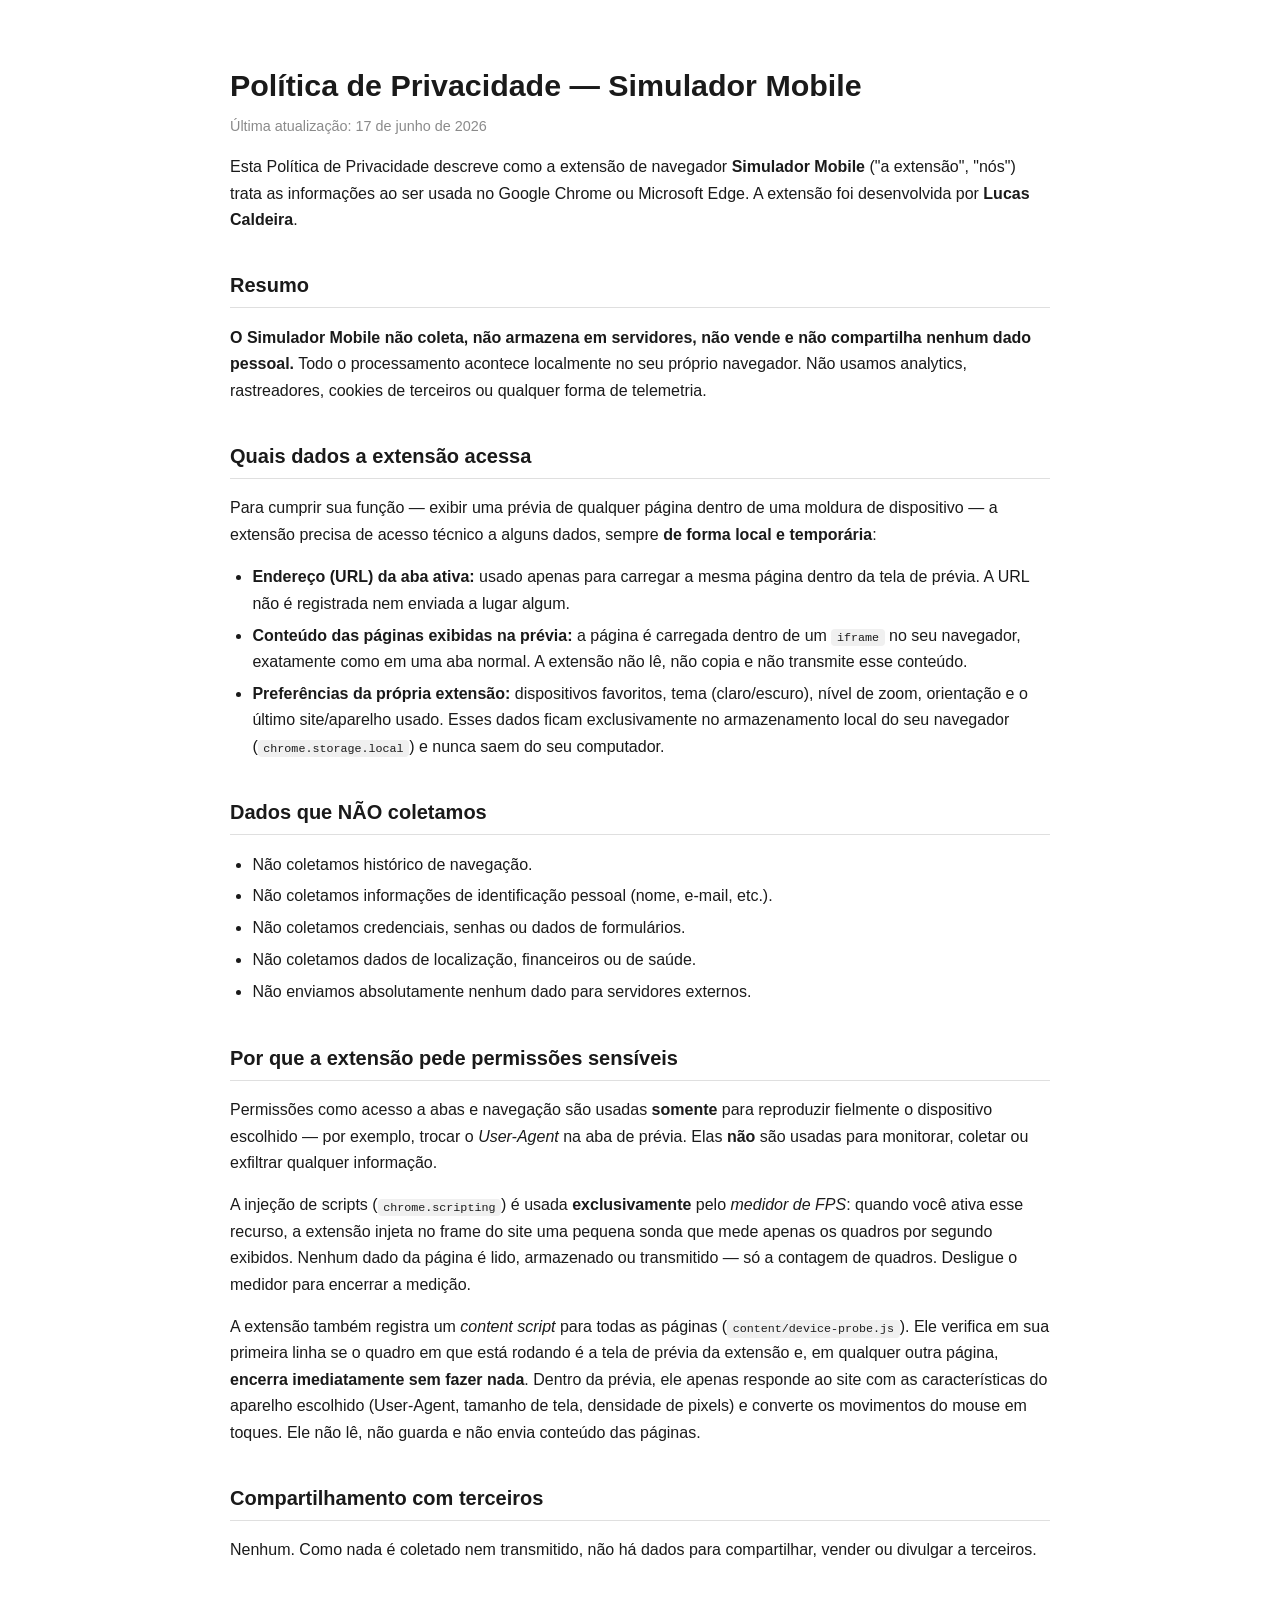
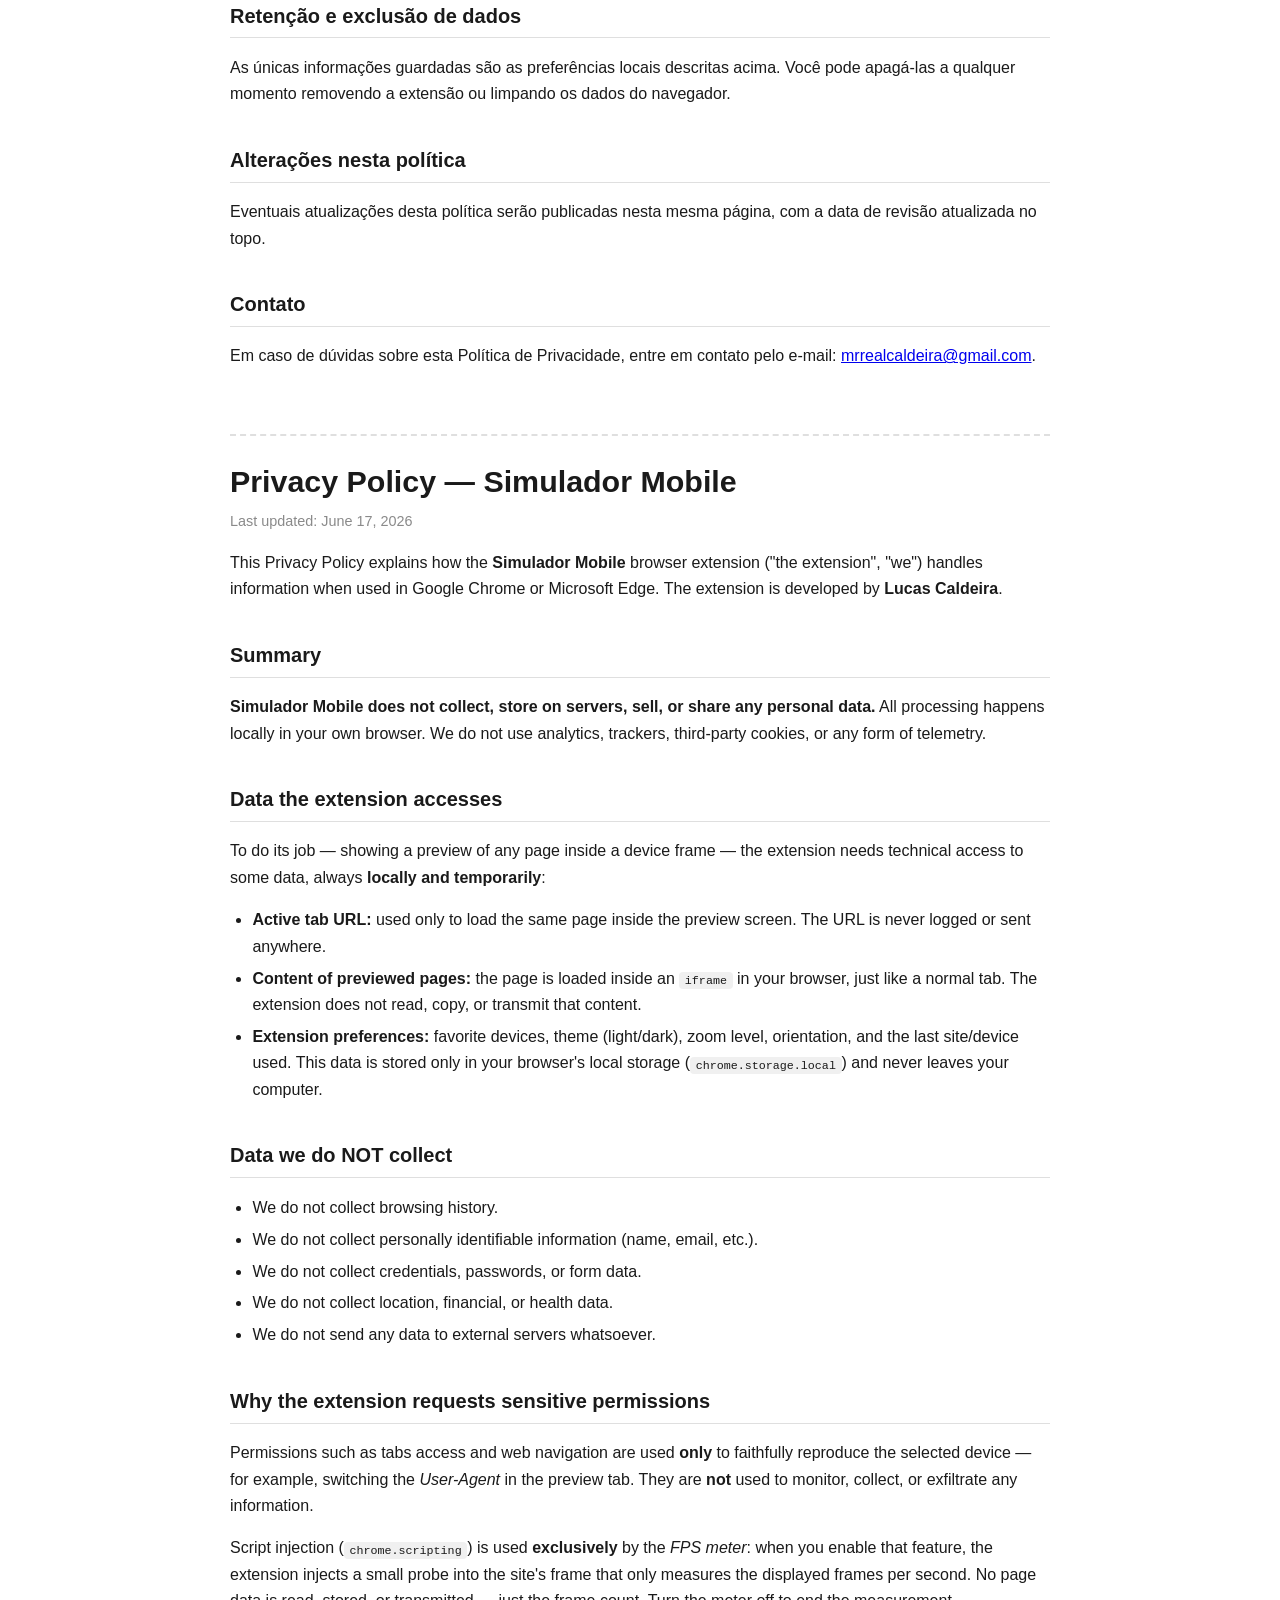
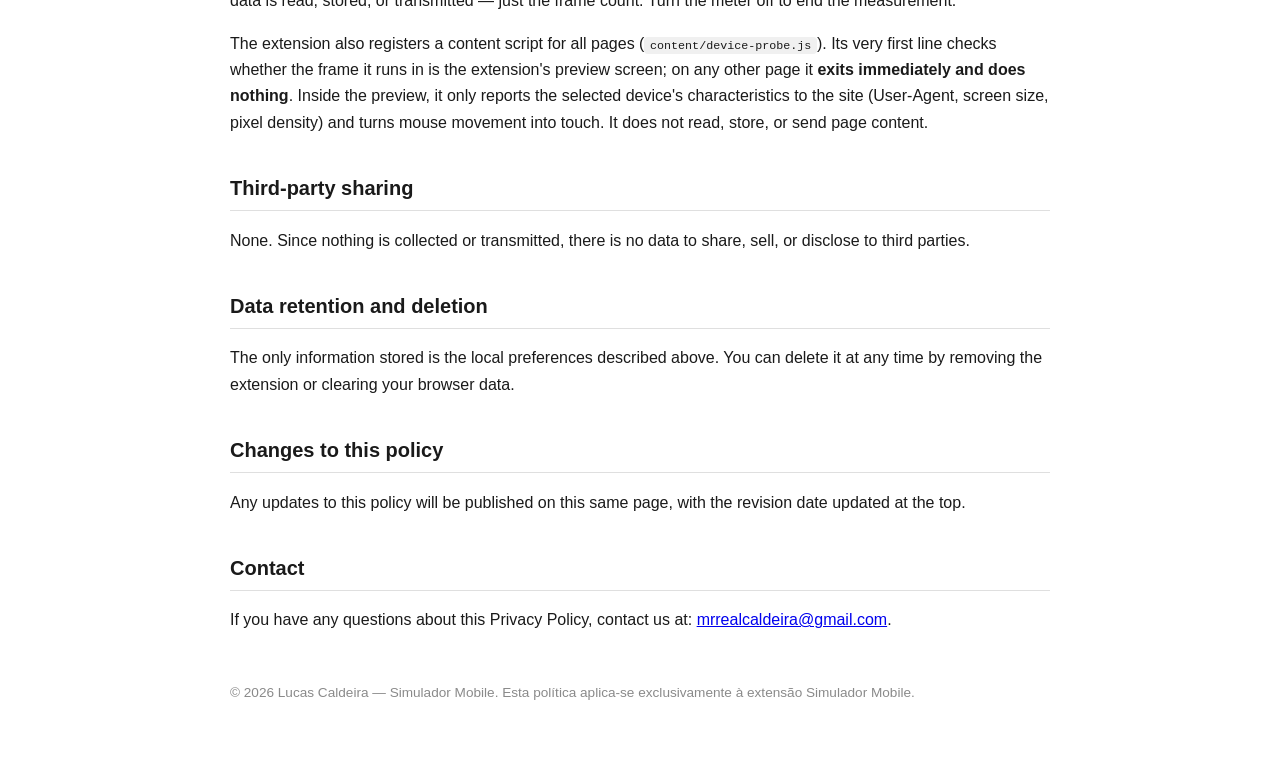
==== commit 489a533a: "feat: toque real no celular/tablet e categoria de notebooks (1.6.0) Sonda de dispositivo (content/de" ====
--- a/privacy-policy.html
+++ b/privacy-policy.html
@@ -102,6 +102,16 @@
     armazenado ou transmitido — só a contagem de quadros. Desligue o medidor para
     encerrar a medição.
   </p>
+  <p>
+    A extensão também registra um <em>content script</em> para todas as páginas
+    (<code>content/device-probe.js</code>). Ele verifica em sua primeira linha se
+    o quadro em que está rodando é a tela de prévia da extensão e, em qualquer
+    outra página, <strong>encerra imediatamente sem fazer nada</strong>. Dentro da
+    prévia, ele apenas responde ao site com as características do aparelho
+    escolhido (User-Agent, tamanho de tela, densidade de pixels) e converte os
+    movimentos do mouse em toques. Ele não lê, não guarda e não envia conteúdo
+    das páginas.
+  </p>
 
   <h2>Compartilhamento com terceiros</h2>
   <p>
@@ -194,6 +204,15 @@
     measures the displayed frames per second. No page data is read, stored, or
     transmitted — just the frame count. Turn the meter off to end the measurement.
   </p>
+  <p>
+    The extension also registers a content script for all pages
+    (<code>content/device-probe.js</code>). Its very first line checks whether the
+    frame it runs in is the extension's preview screen; on any other page it
+    <strong>exits immediately and does nothing</strong>. Inside the preview, it
+    only reports the selected device's characteristics to the site (User-Agent,
+    screen size, pixel density) and turns mouse movement into touch. It does not
+    read, store, or send page content.
+  </p>
 
   <h2>Third-party sharing</h2>
   <p>
